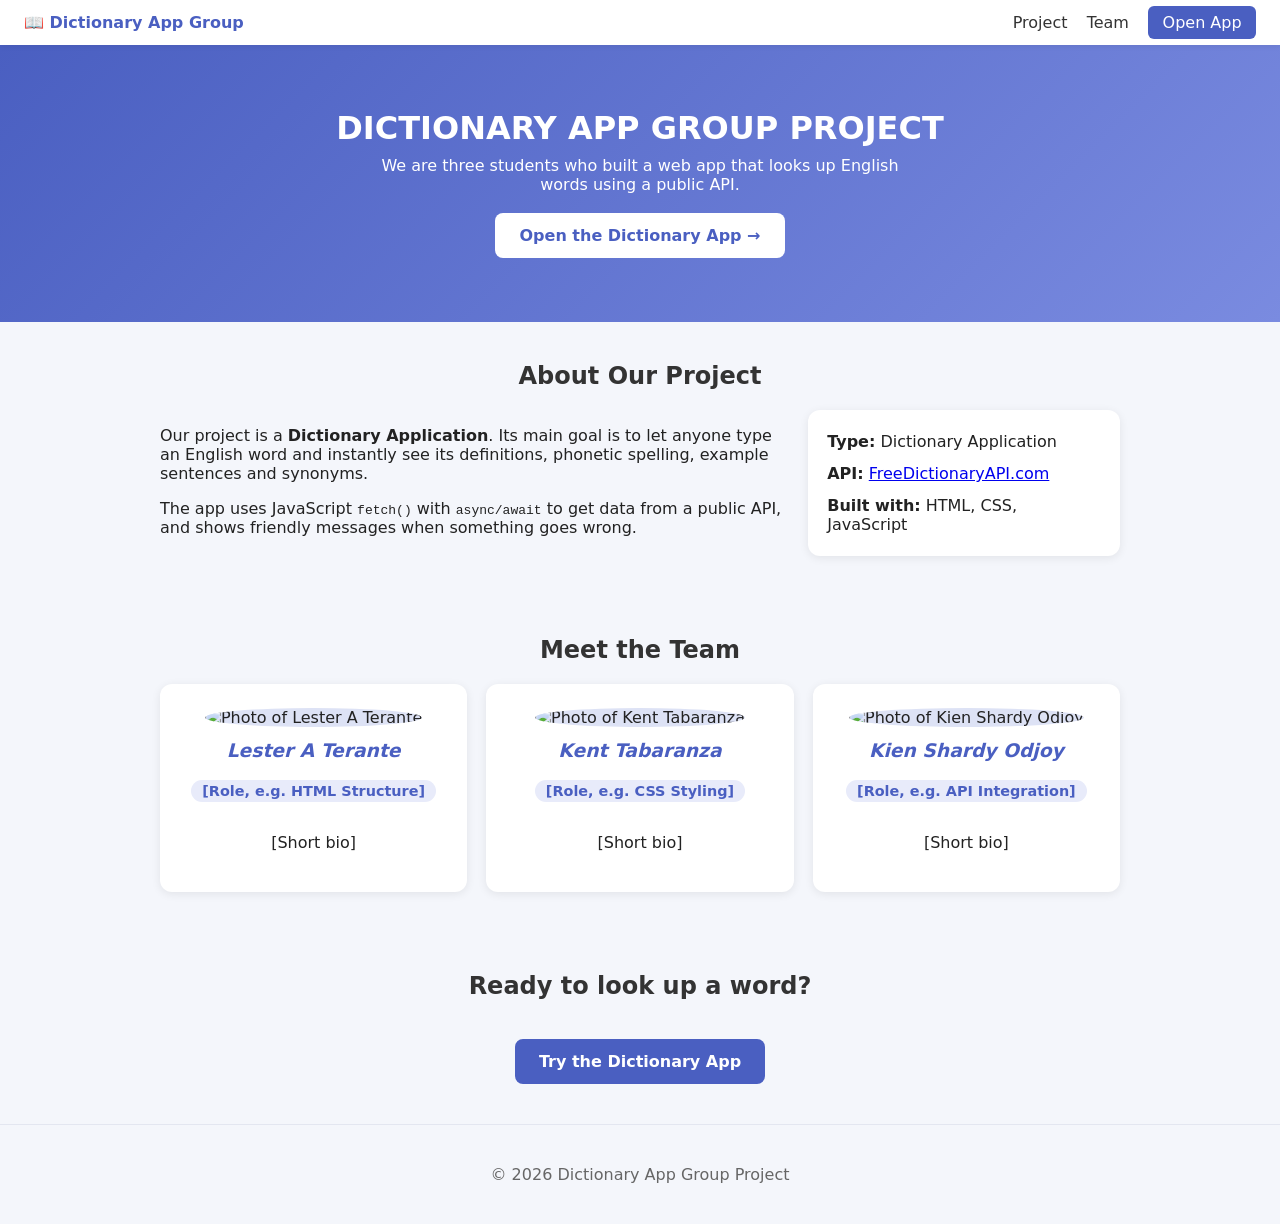
==== index.html @ 38a01851 "Add files via upload" ====
<!DOCTYPE html>
<html lang="en">
<head>
  <meta charset="UTF-8">
  <meta name="viewport" content="width=device-width, initial-scale=1">
  <title>Dictionary App Group Project</title>
  <link rel="stylesheet" href="styles.css">
</head>
<body class="portfolio">

  <!-- NAVIGATION -->
  <nav class="navbar">
    <span class="brand">📖 Dictionary App Group</span>
    <ul>
      <li><a href="#about">Project</a></li>
      <li><a href="#team">Team</a></li>
      <li><a class="nav-cta" href="app.html">Open App</a></li>
    </ul>
  </nav>

  <!-- HERO / INTRODUCTION -->
  <header class="hero">
    <h1>DICTIONARY APP GROUP PROJECT</h1>
    <p>We are three students who built a web app that looks up English words
       using a public API.</p>
    <a class="cta" href="app.html">Open the Dictionary App →</a>
  </header>

  <main>

    <!-- PROJECT DESCRIPTION -->
    <section id="about">
      <h2>About Our Project</h2>
      <div class="about-grid">
        <div>
          <p>Our project is a <strong>Dictionary Application</strong>. Its main goal is to let
             anyone type an English word and instantly see its definitions, phonetic
             spelling, example sentences and synonyms.</p>
          <p>The app uses JavaScript <code>fetch()</code> with <code>async/await</code> to
             get data from a public API, and shows friendly messages when something goes wrong.</p>
        </div>
        <ul class="facts">
          <li><strong>Type:</strong> Dictionary Application</li>
          <li><strong>API:</strong>
            <a href="https://freedictionaryapi.com/" target="_blank" rel="noopener">FreeDictionaryAPI.com</a></li>
          <li><strong>Built with:</strong> HTML, CSS, JavaScript</li>
        </ul>
      </div>
    </section>

    <!-- TEAM PROFILES -->
    <section id="team">
      <h2>Meet the Team</h2>
      <div class="cards">

        <article class="card">
          <img src="images/lester.jpg" alt="Photo of Lester A Terante">
          <h3>Lester A Terante</h3>
          <p class="role">[Role, e.g. HTML Structure]</p>
          <p>[Short bio]</p>
        </article>

        <article class="card">
          <img src="images/kent.jpg" alt="Photo of Kent Tabaranza">
          <h3>Kent Tabaranza</h3>
          <p class="role">[Role, e.g. CSS Styling]</p>
          <p>[Short bio]</p>
        </article>

        <article class="card">
          <img src="images/kien.jpg" alt="Photo of Kien Shardy Odjoy">
          <h3>Kien Shardy Odjoy</h3>
          <p class="role">[Role, e.g. API Integration]</p>
          <p>[Short bio]</p>
        </article>

      </div>
    </section>

    <!-- LINK TO APP -->
    <section class="launch">
      <h2>Ready to look up a word?</h2>
      <a class="cta cta-dark" href="app.html">Try the Dictionary App</a>
    </section>

  </main>

  <footer>
    <p>&copy; 2026 Dictionary App Group Project</p>
  </footer>

</body>
</html>
---- styles.css ----
/* Starter styles for app.html - CSS teammate can replace/extend */
body { font-family: system-ui, sans-serif; background: #f4f6fb; margin: 0; color: #222; }
.app { max-width: 640px; margin: 2rem auto; padding: 1.5rem; background: #fff; border-radius: 12px; box-shadow: 0 2px 10px rgba(0,0,0,.08); }
.back { font-size: .9rem; color: #4a5fc1; text-decoration: none; }
form { display: flex; gap: .5rem; margin: 1rem 0; }
input { flex: 1; padding: .7rem; font-size: 1rem; border: 1px solid #ccc; border-radius: 8px; }
button { padding: .7rem 1.1rem; font-size: 1rem; border: 0; border-radius: 8px; background: #4a5fc1; color: #fff; cursor: pointer; }
#status.error { color: #b00020; }
.phonetic { color: #666; margin: 0 0 .5rem; }
h3 { font-style: italic; color: #4a5fc1; margin-bottom: .3rem; }
.example, .synonyms { color: #666; font-size: .9rem; }
.sr-only { position: absolute; left: -9999px; }

/* ---------- Portfolio page (index.html) ---------- */
.portfolio { scroll-behavior: smooth; }
.navbar { display: flex; justify-content: space-between; align-items: center; padding: .8rem 1.5rem; background: #fff; box-shadow: 0 1px 6px rgba(0,0,0,.08); position: sticky; top: 0; z-index: 10; }
.navbar .brand { font-weight: bold; color: #4a5fc1; }
.navbar ul { display: flex; gap: 1.2rem; list-style: none; margin: 0; padding: 0; align-items: center; }
.navbar a { text-decoration: none; color: #333; }
.navbar .nav-cta { background: #4a5fc1; color: #fff; padding: .45rem .9rem; border-radius: 6px; }
.hero { background: linear-gradient(135deg, #4a5fc1, #7a8be0); color: #fff; text-align: center; padding: 4rem 1rem; }
.hero h1 { margin: 0 0 .6rem; }
.hero p { max-width: 560px; margin: 0 auto; }
.cta { display: inline-block; margin-top: 1.2rem; padding: .8rem 1.5rem; background: #fff; color: #4a5fc1; font-weight: bold; border-radius: 8px; text-decoration: none; }
.cta-dark { background: #4a5fc1; color: #fff; }
.portfolio main { max-width: 960px; margin: 0 auto; padding: 0 1rem; }
.portfolio section { padding: 2.5rem 0; }
.portfolio h2 { text-align: center; color: #333; margin-top: 0; }
.about-grid { display: grid; grid-template-columns: 2fr 1fr; gap: 1.5rem; align-items: start; }
.facts { list-style: none; margin: 0; padding: 1rem 1.2rem; background: #fff; border-radius: 12px; box-shadow: 0 2px 10px rgba(0,0,0,.08); }
.facts li { padding: .4rem 0; }
.cards { display: grid; grid-template-columns: repeat(auto-fit, minmax(240px, 1fr)); gap: 1.2rem; }
.card { background: #fff; padding: 1.5rem 1.2rem; border-radius: 12px; text-align: center; box-shadow: 0 2px 10px rgba(0,0,0,.08); }
.card img { width: 140px; height: 140px; object-fit: cover; border-radius: 50%; background: #dde2f5; }
.card h3 { margin: .8rem 0 .3rem; }
.card .role { display: inline-block; background: #e8ebfa; color: #4a5fc1; font-weight: bold; padding: .2rem .7rem; border-radius: 999px; font-size: .9rem; }
.launch { text-align: center; }
.portfolio footer { text-align: center; padding: 1.5rem; color: #666; border-top: 1px solid #e3e6f0; }
@media (max-width: 640px) { .about-grid { grid-template-columns: 1fr; } .navbar .brand { display: none; } .navbar { justify-content: center; } }
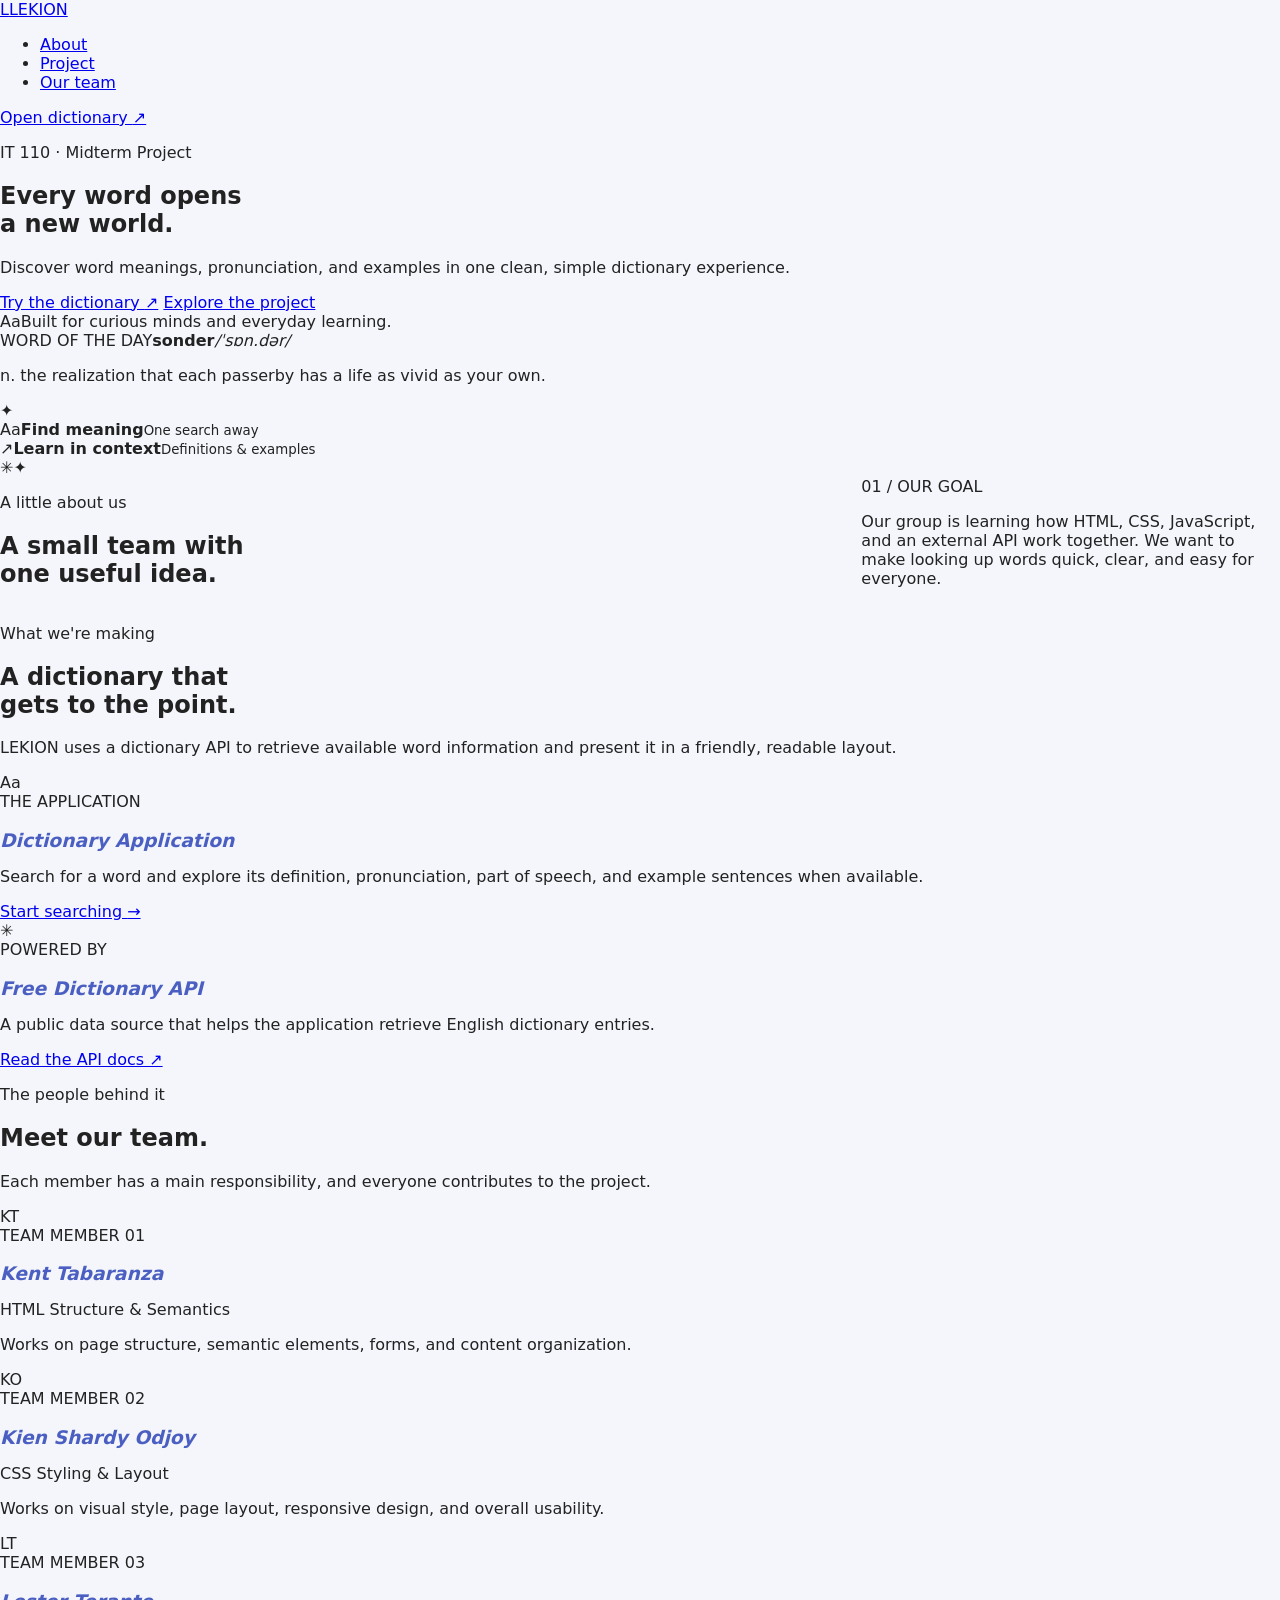
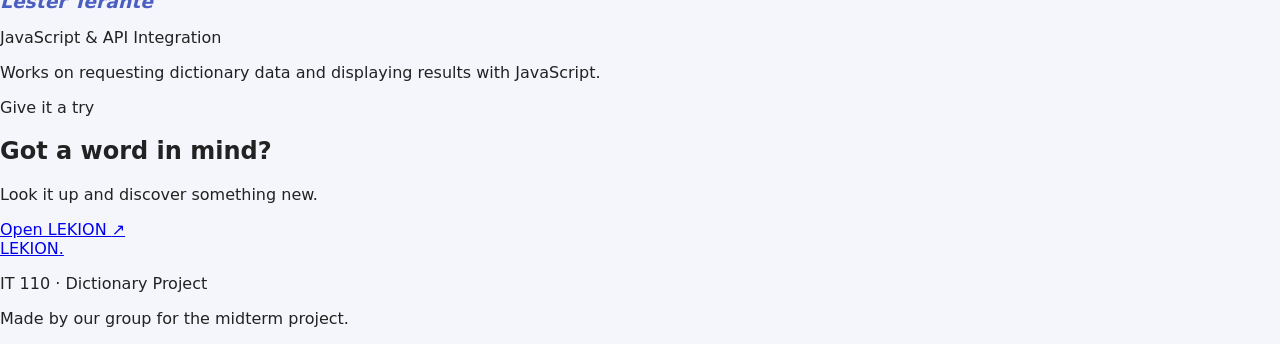
==== commit 68077e38: "Update index.html" ====
--- a/index.html
+++ b/index.html
@@ -2,92 +2,77 @@
 <html lang="en">
 <head>
   <meta charset="UTF-8">
-  <meta name="viewport" content="width=device-width, initial-scale=1">
-  <title>Dictionary App Group Project</title>
+  <meta name="viewport" content="width=device-width, initial-scale=1.0">
+  <meta name="description" content="LEKION is a dictionary website for exploring word meanings, pronunciation, and examples.">
+  <title>LEKION | Our Dictionary Project</title>
   <link rel="stylesheet" href="styles.css">
 </head>
-<body class="portfolio">
-
-  <!-- NAVIGATION -->
-  <nav class="navbar">
-    <span class="brand">📖 Dictionary App Group</span>
-    <ul>
-      <li><a href="#about">Project</a></li>
-      <li><a href="#team">Team</a></li>
-      <li><a class="nav-cta" href="app.html">Open App</a></li>
-    </ul>
-  </nav>
-
-  <!-- HERO / INTRODUCTION -->
-  <header class="hero">
-    <h1>DICTIONARY APP GROUP PROJECT</h1>
-    <p>We are three students who built a web app that looks up English words
-       using a public API.</p>
-    <a class="cta" href="app.html">Open the Dictionary App →</a>
+<body>
+  <header class="site-header">
+    <nav class="nav-wrap" aria-label="Main navigation">
+      <a class="brand" href="index.html" aria-label="LEKION home">
+        <span class="brand-mark" aria-hidden="true">L</span><span>LEKION</span>
+      </a>
+      <ul class="nav-links">
+        <li><a href="#about">About</a></li>
+        <li><a href="#project">Project</a></li>
+        <li><a href="#members">Our team</a></li>
+      </ul>
+      <a class="nav-cta" href="app.html">Open dictionary <span aria-hidden="true">↗</span></a>
+    </nav>
   </header>
 
   <main>
-
-    <!-- PROJECT DESCRIPTION -->
-    <section id="about">
-      <h2>About Our Project</h2>
-      <div class="about-grid">
-        <div>
-          <p>Our project is a <strong>Dictionary Application</strong>. Its main goal is to let
-             anyone type an English word and instantly see its definitions, phonetic
-             spelling, example sentences and synonyms.</p>
-          <p>The app uses JavaScript <code>fetch()</code> with <code>async/await</code> to
-             get data from a public API, and shows friendly messages when something goes wrong.</p>
+    <section class="portfolio-hero" id="about">
+      <div class="hero-copy">
+        <p class="eyebrow"><span class="eyebrow-dot"></span> IT 110 · Midterm Project</p>
+        <h1>Every word opens<br>a new <span>world.</span></h1>
+        <p class="hero-description">Discover word meanings, pronunciation, and examples in one clean, simple dictionary experience.</p>
+        <div class="hero-actions">
+          <a class="button" href="app.html">Try the dictionary <span aria-hidden="true">↗</span></a>
+          <a class="button button-light" href="#project">Explore the project</a>
         </div>
-        <ul class="facts">
-          <li><strong>Type:</strong> Dictionary Application</li>
-          <li><strong>API:</strong>
-            <a href="https://freedictionaryapi.com/" target="_blank" rel="noopener">FreeDictionaryAPI.com</a></li>
-          <li><strong>Built with:</strong> HTML, CSS, JavaScript</li>
-        </ul>
+        <div class="hero-proof"><span class="proof-icon">Aa</span><span>Built for curious minds and everyday learning.</span></div>
+      </div>
+      <div class="hero-visual" aria-label="Decorative word cards">
+        <div class="visual-orbit orbit-one"></div><div class="visual-orbit orbit-two"></div>
+        <div class="floating-card card-main"><span class="card-label">WORD OF THE DAY</span><strong>sonder</strong><em>/ˈsɒn.dər/</em><p>n. the realization that each passerby has a life as vivid as your own.</p><span class="card-spark">✦</span></div>
+        <div class="floating-card card-small card-top"><span class="mini-symbol">Aa</span><span><b>Find meaning</b><small>One search away</small></span></div>
+        <div class="floating-card card-small card-bottom"><span class="mini-symbol purple">↗</span><span><b>Learn in context</b><small>Definitions & examples</small></span></div>
+        <span class="decor-star star-one">✳</span><span class="decor-star star-two">✦</span>
       </div>
     </section>
 
-    <!-- TEAM PROFILES -->
-    <section id="team">
-      <h2>Meet the Team</h2>
-      <div class="cards">
-
-        <article class="card">
-          <img src="images/lester.jpg" alt="Photo of Lester A Terante">
-          <h3>Lester A Terante</h3>
-          <p class="role">[Role, e.g. HTML Structure]</p>
-          <p>[Short bio]</p>
-        </article>
-
-        <article class="card">
-          <img src="images/kent.jpg" alt="Photo of Kent Tabaranza">
-          <h3>Kent Tabaranza</h3>
-          <p class="role">[Role, e.g. CSS Styling]</p>
-          <p>[Short bio]</p>
-        </article>
-
-        <article class="card">
-          <img src="images/kien.jpg" alt="Photo of Kien Shardy Odjoy">
-          <h3>Kien Shardy Odjoy</h3>
-          <p class="role">[Role, e.g. API Integration]</p>
-          <p>[Short bio]</p>
-        </article>
-
+    <section class="portfolio-section about-section">
+      <div class="about-grid">
+        <div><p class="eyebrow">A little about us</p><h2 class="section-heading">A small team with<br>one useful idea.</h2></div>
+        <div class="about-note"><span class="note-number">01 / OUR GOAL</span><p>Our group is learning how HTML, CSS, JavaScript, and an external API work together. We want to make looking up words quick, clear, and easy for everyone.</p></div>
       </div>
     </section>
 
-    <!-- LINK TO APP -->
-    <section class="launch">
-      <h2>Ready to look up a word?</h2>
-      <a class="cta cta-dark" href="app.html">Try the Dictionary App</a>
+    <section class="portfolio-section project-section" id="project">
+      <p class="eyebrow">What we're making</p>
+      <h2 class="section-heading">A dictionary that<br>gets to the point.</h2>
+      <p class="section-copy">LEKION uses a dictionary API to retrieve available word information and present it in a friendly, readable layout.</p>
+      <div class="project-grid">
+        <article class="project-card"><div class="project-icon">Aa</div><span class="card-label">THE APPLICATION</span><h3>Dictionary Application</h3><p>Search for a word and explore its definition, pronunciation, part of speech, and example sentences when available.</p><a href="app.html" class="text-link">Start searching <span aria-hidden="true">→</span></a></article>
+        <aside class="api-card"><div class="api-orb">✳</div><span class="card-label">POWERED BY</span><h3>Free Dictionary API</h3><p>A public data source that helps the application retrieve English dictionary entries.</p><a class="text-link" href="https://dictionaryapi.dev/" target="_blank" rel="noopener noreferrer">Read the API docs ↗</a></aside>
+      </div>
     </section>
 
+    <section class="portfolio-section team-section" id="members">
+      <p class="eyebrow">The people behind it</p>
+      <h2 class="section-heading">Meet our team.</h2>
+      <p class="section-copy">Each member has a main responsibility, and everyone contributes to the project.</p>
+      <div class="team-grid">
+        <article class="member-card"><div class="member-photo-wrap"><img class="member-photo" src="Kent1.jpg" alt="Kent Tabaranza" loading="lazy" onerror="this.style.display='none'"><span class="photo-fallback">KT</span></div><div class="member-info"><span class="member-number">TEAM MEMBER 01</span><h3>Kent Tabaranza</h3><p class="member-role">HTML Structure &amp; Semantics</p><p>Works on page structure, semantic elements, forms, and content organization.</p></div></article>
+        <article class="member-card"><div class="member-photo-wrap"><img class="member-photo" src="Kien.jpg.jpg" alt="Kien Shardy Odjoy" loading="lazy" onerror="this.style.display='none'"><span class="photo-fallback">KO</span></div><div class="member-info"><span class="member-number">TEAM MEMBER 02</span><h3>Kien Shardy Odjoy</h3><p class="member-role">CSS Styling &amp; Layout</p><p>Works on visual style, page layout, responsive design, and overall usability.</p></div></article>
+        <article class="member-card"><div class="member-photo-wrap"><img class="member-photo" src="images/member3.jpg" alt="Lester Terante" loading="lazy" onerror="this.style.display='none'"><span class="photo-fallback">LT</span></div><div class="member-info"><span class="member-number">TEAM MEMBER 03</span><h3>Lester Terante</h3><p class="member-role">JavaScript &amp; API Integration</p><p>Works on requesting dictionary data and displaying results with JavaScript.</p></div></article>
+      </div>
+    </section>
+
+    <section class="app-callout"><div><p class="eyebrow">Give it a try</p><h2>Got a word in mind?</h2><p>Look it up and discover something new.</p></div><a class="button" href="app.html">Open LEKION <span aria-hidden="true">↗</span></a></section>
   </main>
-
-  <footer>
-    <p>&copy; 2026 Dictionary App Group Project</p>
-  </footer>
-
+  <footer class="site-footer"><div class="footer-inner"><a class="footer-brand" href="index.html">LEKION<span>.</span></a><p>IT 110 · Dictionary Project</p><p>Made by our group for the midterm project.</p></div></footer>
 </body>
 </html>
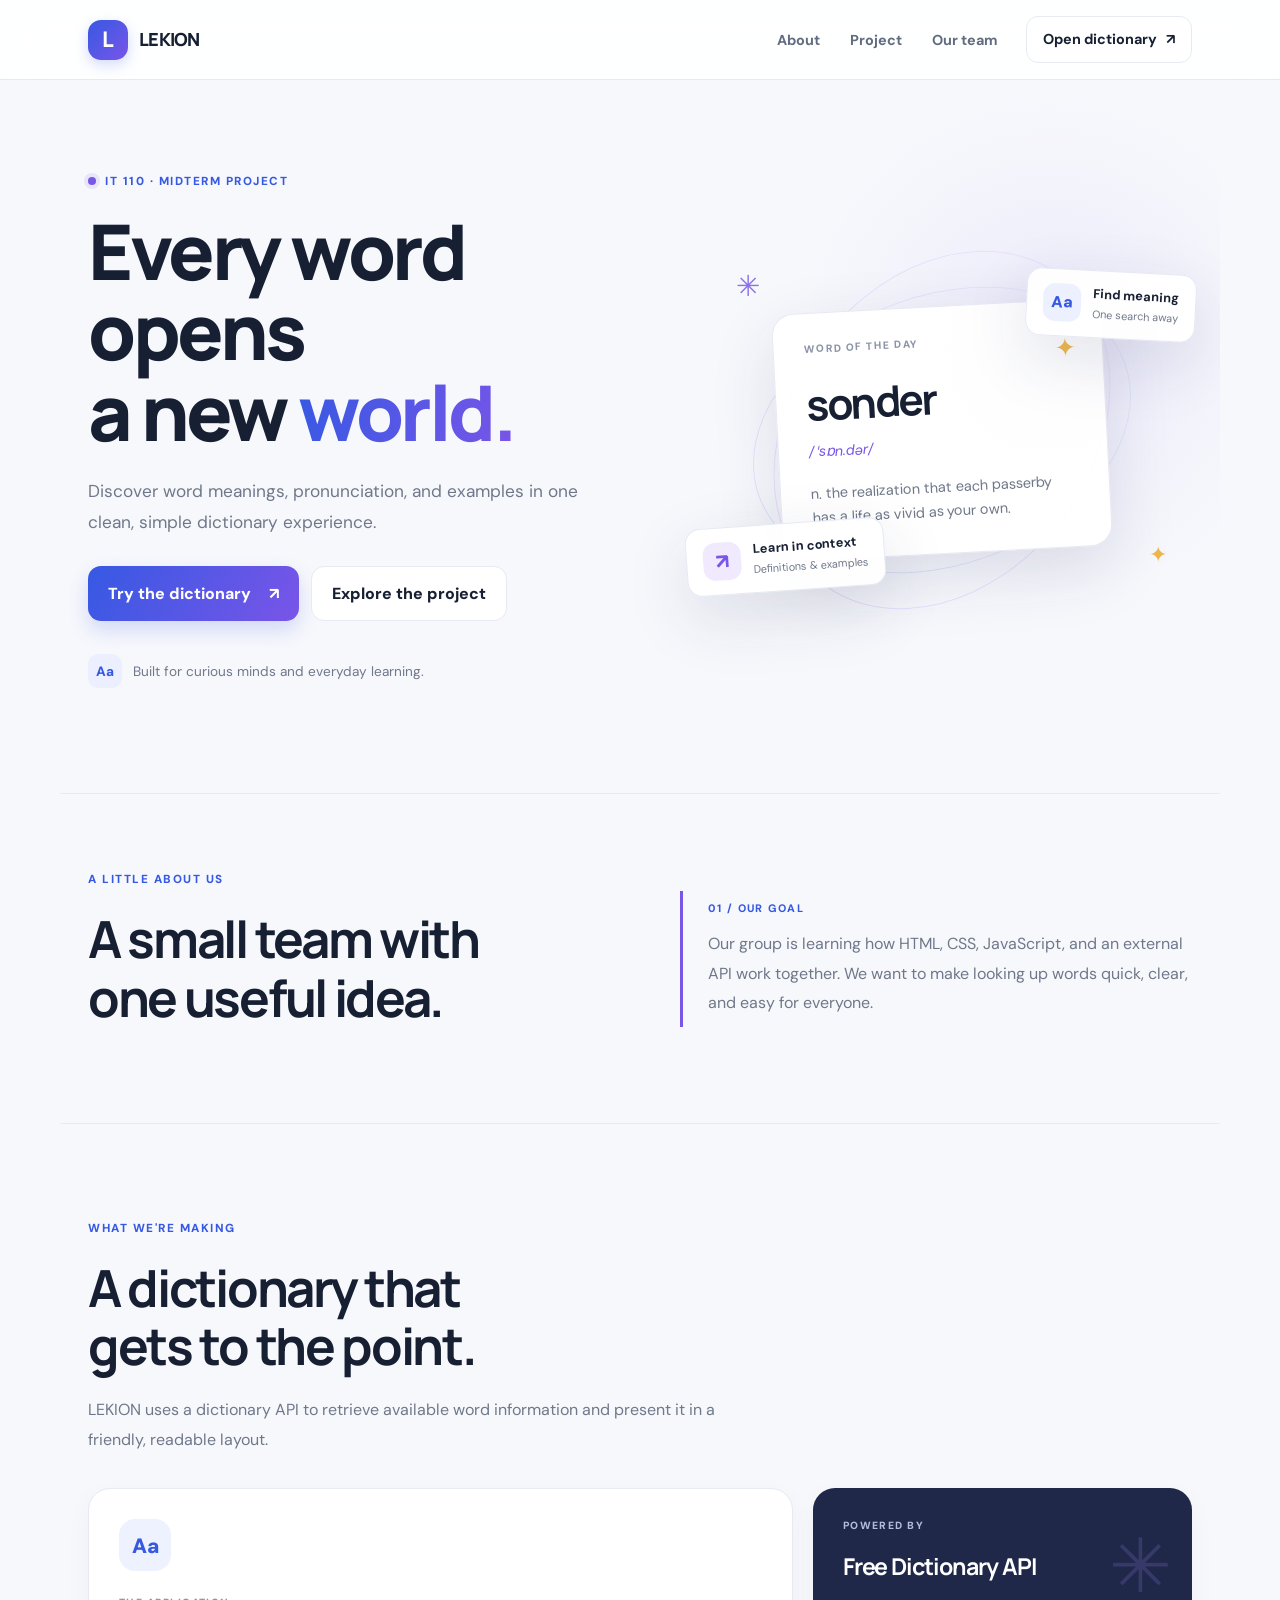
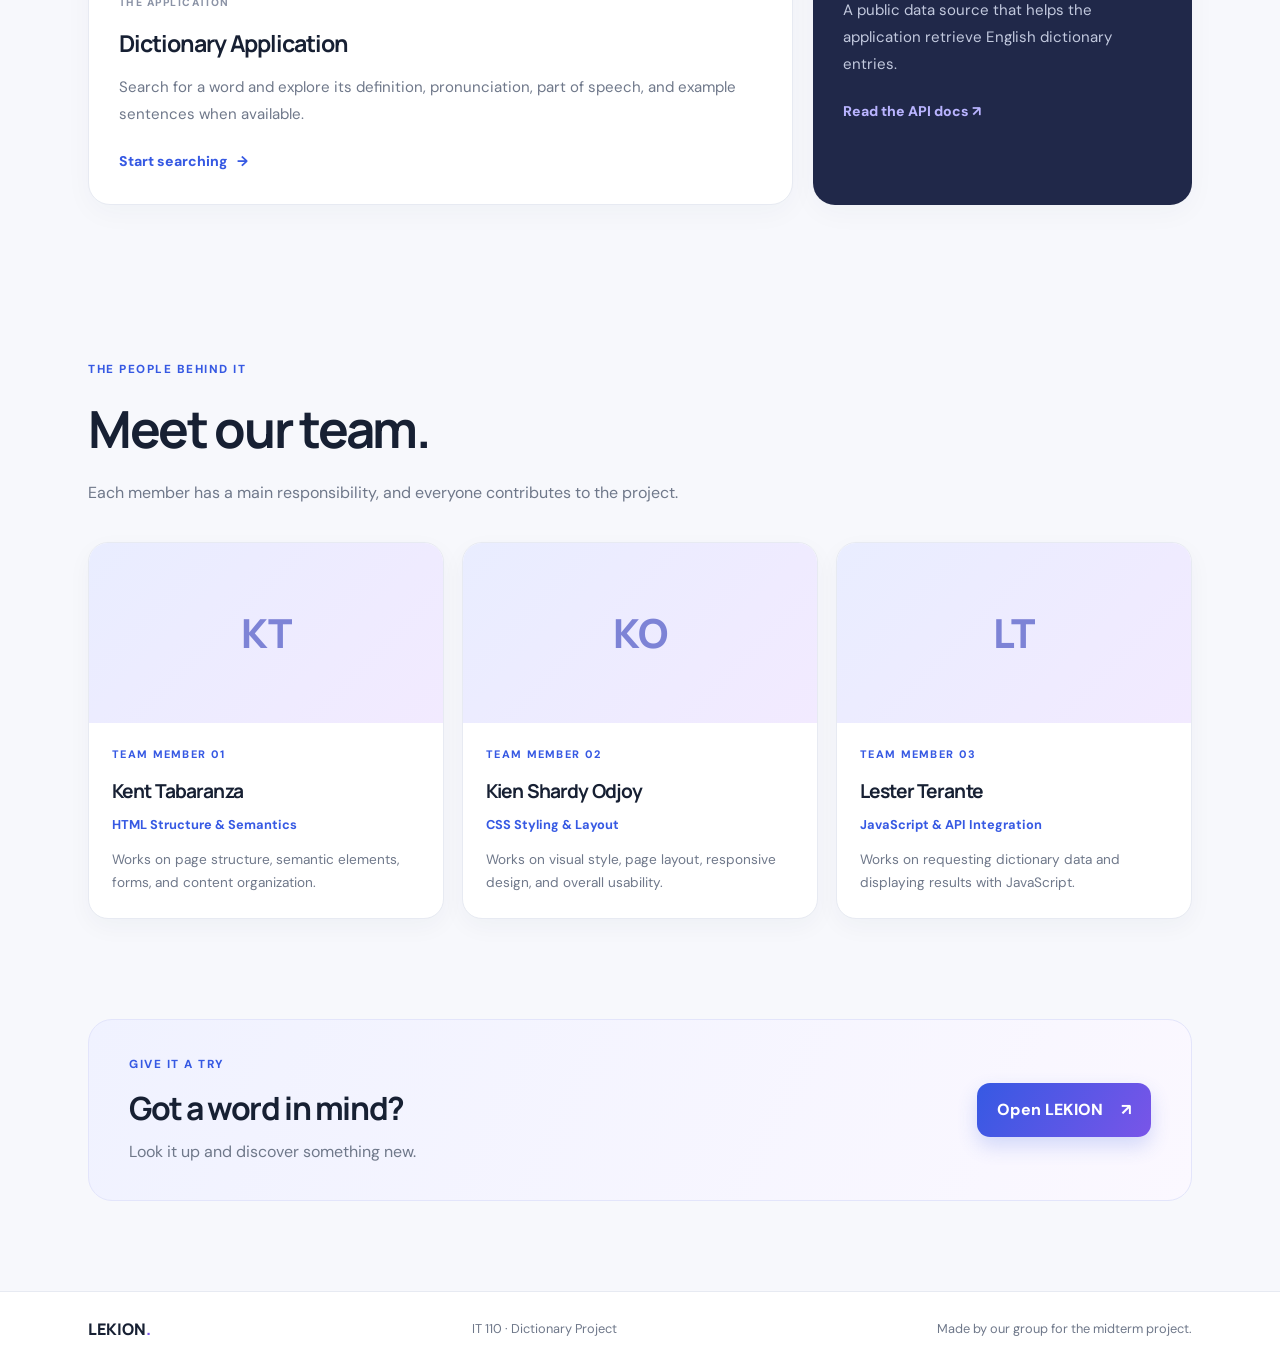
==== commit 966ac227: "Update index.html" ====
--- a/index.html
+++ b/index.html
@@ -5,7 +5,7 @@
   <meta name="viewport" content="width=device-width, initial-scale=1.0">
   <meta name="description" content="LEKION is a dictionary website for exploring word meanings, pronunciation, and examples.">
   <title>LEKION | Our Dictionary Project</title>
-  <link rel="stylesheet" href="styles.css">
+  <link rel="stylesheet" href="./styles.css">
 </head>
 <body>
   <header class="site-header">
--- a/styles.css
+++ b/styles.css
@@ -1,39 +1,1196 @@
-/* Starter styles for app.html - CSS teammate can replace/extend */
-body { font-family: system-ui, sans-serif; background: #f4f6fb; margin: 0; color: #222; }
-.app { max-width: 640px; margin: 2rem auto; padding: 1.5rem; background: #fff; border-radius: 12px; box-shadow: 0 2px 10px rgba(0,0,0,.08); }
-.back { font-size: .9rem; color: #4a5fc1; text-decoration: none; }
-form { display: flex; gap: .5rem; margin: 1rem 0; }
-input { flex: 1; padding: .7rem; font-size: 1rem; border: 1px solid #ccc; border-radius: 8px; }
-button { padding: .7rem 1.1rem; font-size: 1rem; border: 0; border-radius: 8px; background: #4a5fc1; color: #fff; cursor: pointer; }
-#status.error { color: #b00020; }
-.phonetic { color: #666; margin: 0 0 .5rem; }
-h3 { font-style: italic; color: #4a5fc1; margin-bottom: .3rem; }
-.example, .synonyms { color: #666; font-size: .9rem; }
-.sr-only { position: absolute; left: -9999px; }
-
-/* ---------- Portfolio page (index.html) ---------- */
-.portfolio { scroll-behavior: smooth; }
-.navbar { display: flex; justify-content: space-between; align-items: center; padding: .8rem 1.5rem; background: #fff; box-shadow: 0 1px 6px rgba(0,0,0,.08); position: sticky; top: 0; z-index: 10; }
-.navbar .brand { font-weight: bold; color: #4a5fc1; }
-.navbar ul { display: flex; gap: 1.2rem; list-style: none; margin: 0; padding: 0; align-items: center; }
-.navbar a { text-decoration: none; color: #333; }
-.navbar .nav-cta { background: #4a5fc1; color: #fff; padding: .45rem .9rem; border-radius: 6px; }
-.hero { background: linear-gradient(135deg, #4a5fc1, #7a8be0); color: #fff; text-align: center; padding: 4rem 1rem; }
-.hero h1 { margin: 0 0 .6rem; }
-.hero p { max-width: 560px; margin: 0 auto; }
-.cta { display: inline-block; margin-top: 1.2rem; padding: .8rem 1.5rem; background: #fff; color: #4a5fc1; font-weight: bold; border-radius: 8px; text-decoration: none; }
-.cta-dark { background: #4a5fc1; color: #fff; }
-.portfolio main { max-width: 960px; margin: 0 auto; padding: 0 1rem; }
-.portfolio section { padding: 2.5rem 0; }
-.portfolio h2 { text-align: center; color: #333; margin-top: 0; }
-.about-grid { display: grid; grid-template-columns: 2fr 1fr; gap: 1.5rem; align-items: start; }
-.facts { list-style: none; margin: 0; padding: 1rem 1.2rem; background: #fff; border-radius: 12px; box-shadow: 0 2px 10px rgba(0,0,0,.08); }
-.facts li { padding: .4rem 0; }
-.cards { display: grid; grid-template-columns: repeat(auto-fit, minmax(240px, 1fr)); gap: 1.2rem; }
-.card { background: #fff; padding: 1.5rem 1.2rem; border-radius: 12px; text-align: center; box-shadow: 0 2px 10px rgba(0,0,0,.08); }
-.card img { width: 140px; height: 140px; object-fit: cover; border-radius: 50%; background: #dde2f5; }
-.card h3 { margin: .8rem 0 .3rem; }
-.card .role { display: inline-block; background: #e8ebfa; color: #4a5fc1; font-weight: bold; padding: .2rem .7rem; border-radius: 999px; font-size: .9rem; }
-.launch { text-align: center; }
-.portfolio footer { text-align: center; padding: 1.5rem; color: #666; border-top: 1px solid #e3e6f0; }
-@media (max-width: 640px) { .about-grid { grid-template-columns: 1fr; } .navbar .brand { display: none; } .navbar { justify-content: center; } }
+@import url('https://fonts.googleapis.com/css2?family=DM+Sans:wght@400;500;600;700&family=Manrope:wght@400;500;600;700;800&display=swap');
+
+:root {
+    --ink: #172033;
+    --muted: #6f788a;
+    --blue: #3659e3;
+    --purple: #7955e8;
+    --line: #e7eaf2;
+    --paper: #f7f8fc;
+    --white: #fff;
+    --soft-blue: #eef2ff;
+    --shadow: 0 20px 55px rgba(30, 45, 90, 0.08);
+}
+
+* {
+    box-sizing: border-box;
+}
+
+html {
+    scroll-behavior: smooth;
+    scroll-padding-top: 95px;
+}
+
+body {
+    margin: 0;
+    background: var(--paper);
+    color: var(--ink);
+    font-family: "DM Sans", Arial, sans-serif;
+    line-height: 1.6;
+}
+
+a {
+    color: inherit;
+    text-decoration: none;
+}
+
+button,
+input {
+    font: inherit;
+}
+
+/* =========================
+   HEADER AND NAVIGATION
+========================= */
+
+.site-header {
+    position: sticky;
+    top: 0;
+    z-index: 20;
+    background: rgba(255, 255, 255, 0.88);
+    backdrop-filter: blur(18px);
+    border-bottom: 1px solid rgba(226, 230, 241, 0.85);
+}
+
+.nav-wrap {
+    max-width: 1160px;
+    margin: auto;
+    padding: 16px 28px;
+    display: flex;
+    align-items: center;
+    gap: 28px;
+    min-height: 76px;
+}
+
+.brand {
+    display: inline-flex;
+    align-items: center;
+    gap: 11px;
+    font-family: Manrope, sans-serif;
+    font-size: 1.13rem;
+    font-weight: 800;
+    letter-spacing: -0.04em;
+}
+
+.brand-mark {
+    width: 40px;
+    height: 40px;
+    display: grid;
+    place-items: center;
+    border-radius: 13px;
+    background: linear-gradient(135deg, var(--blue), var(--purple));
+    color: white;
+    font-size: 1.35rem;
+    font-weight: 900;
+    box-shadow: 0 5px 14px rgba(54, 89, 227, 0.22);
+    transition: transform 0.18s ease, box-shadow 0.18s ease;
+}
+
+.brand:hover .brand-mark {
+    transform: translateY(-2px) rotate(-4deg);
+    box-shadow: 0 8px 20px rgba(54, 89, 227, 0.3);
+}
+
+.nav-links {
+    display: flex;
+    list-style: none;
+    align-items: center;
+    gap: 30px;
+    margin: 0 0 0 auto;
+    padding: 0;
+}
+
+.nav-links a,
+.nav-cta {
+    font-size: 0.9rem;
+    font-weight: 700;
+    color: #626c80;
+    transition: color 0.2s;
+}
+
+.nav-links a:hover,
+.nav-cta:hover {
+    color: var(--blue);
+}
+
+.nav-cta {
+    display: inline-flex;
+    align-items: center;
+    gap: 9px;
+    padding: 11px 16px;
+    border: 1px solid var(--line);
+    border-radius: 12px;
+    background: white;
+    color: var(--ink);
+}
+
+/* =========================
+   HOMEPAGE HERO
+========================= */
+
+.portfolio-hero {
+    position: relative;
+    overflow: hidden;
+    display: grid;
+    grid-template-columns: 1.05fr 0.95fr;
+    gap: 50px;
+    align-items: center;
+    max-width: 1160px;
+    margin: 0 auto;
+    padding: 92px 28px 105px;
+    min-height: 570px;
+}
+
+.portfolio-hero::before {
+    content: "";
+    position: absolute;
+    width: 520px;
+    height: 520px;
+    border-radius: 50%;
+    background: radial-gradient(
+        circle,
+        rgba(112, 90, 239, 0.09),
+        transparent 68%
+    );
+    right: -90px;
+    top: 10px;
+    pointer-events: none;
+}
+
+.hero-copy {
+    position: relative;
+    z-index: 1;
+}
+
+.eyebrow {
+    display: flex;
+    align-items: center;
+    gap: 9px;
+    margin: 0 0 20px;
+    color: var(--blue);
+    font-size: 0.73rem;
+    font-weight: 800;
+    letter-spacing: 0.13em;
+    text-transform: uppercase;
+}
+
+.eyebrow-dot {
+    width: 8px;
+    height: 8px;
+    border-radius: 50%;
+    background: var(--purple);
+    box-shadow: 0 0 0 4px rgba(121, 85, 232, 0.12);
+}
+
+h1,
+h2,
+h3,
+p {
+    margin-top: 0;
+}
+
+h1,
+h2,
+h3 {
+    font-family: Manrope, "DM Sans", sans-serif;
+    letter-spacing: -0.045em;
+}
+
+.portfolio-hero h1,
+.dictionary-intro h1 {
+    font-size: clamp(3.1rem, 6vw, 5.15rem);
+    line-height: 1.05;
+    margin: 0 0 23px;
+    font-weight: 800;
+}
+
+h1 span,
+.section-heading span {
+    color: var(--blue);
+}
+
+.portfolio-hero h1 span,
+.dictionary-intro h1 span {
+    background: linear-gradient(100deg, var(--blue), var(--purple));
+    -webkit-background-clip: text;
+    background-clip: text;
+    color: transparent;
+}
+
+.hero-description {
+    max-width: 510px;
+    color: var(--muted);
+    font-size: 1.08rem;
+    line-height: 1.8;
+    margin-bottom: 28px;
+}
+
+.hero-actions {
+    display: flex;
+    flex-wrap: wrap;
+    gap: 12px;
+}
+
+.button {
+    display: inline-flex;
+    align-items: center;
+    justify-content: center;
+    gap: 18px;
+    border: 0;
+    border-radius: 13px;
+    padding: 14px 20px;
+    background: linear-gradient(120deg, var(--blue), var(--purple));
+    color: white;
+    font-weight: 800;
+    box-shadow: 0 9px 20px rgba(54, 89, 227, 0.2);
+    cursor: pointer;
+    transition: transform 0.2s, box-shadow 0.2s;
+}
+
+.button:hover {
+    transform: translateY(-2px);
+    box-shadow: 0 13px 26px rgba(54, 89, 227, 0.28);
+}
+
+.button-light {
+    background: white;
+    color: var(--ink);
+    border: 1px solid var(--line);
+    box-shadow: none;
+}
+
+.button-light:hover {
+    box-shadow: var(--shadow);
+}
+
+.hero-proof {
+    display: flex;
+    align-items: center;
+    gap: 11px;
+    color: var(--muted);
+    font-size: 0.85rem;
+    margin-top: 33px;
+}
+
+.proof-icon {
+    display: grid;
+    place-items: center;
+    width: 34px;
+    height: 34px;
+    border-radius: 10px;
+    background: #ecefff;
+    color: var(--blue);
+    font-weight: 800;
+}
+
+/* =========================
+   HERO DECORATION
+========================= */
+
+.hero-visual {
+    position: relative;
+    display: grid;
+    place-items: center;
+    min-height: 365px;
+}
+
+.visual-orbit {
+    position: absolute;
+    border: 1px solid #e0e4fa;
+    border-radius: 50%;
+    transform: rotate(-20deg);
+}
+
+.orbit-one {
+    width: 390px;
+    height: 270px;
+}
+
+.orbit-two {
+    width: 300px;
+    height: 390px;
+    transform: rotate(38deg);
+    border-color: #e8e0fb;
+}
+
+.floating-card {
+    position: relative;
+    background: rgba(255, 255, 255, 0.94);
+    border: 1px solid rgba(229, 232, 244, 0.95);
+    border-radius: 22px;
+    box-shadow: 0 22px 65px rgba(37, 47, 94, 0.13);
+}
+
+.card-main {
+    z-index: 2;
+    width: min(330px, 90%);
+    padding: 28px 30px;
+    transform: rotate(-3deg);
+}
+
+.card-label {
+    display: block;
+    color: #8b93a6;
+    font-size: 0.65rem;
+    font-weight: 800;
+    letter-spacing: 0.14em;
+    margin-bottom: 13px;
+}
+
+.card-main strong {
+    display: block;
+    font-family: Manrope, sans-serif;
+    font-size: 2.65rem;
+    letter-spacing: -0.06em;
+}
+
+.card-main em {
+    display: block;
+    color: var(--purple);
+    font-size: 0.9rem;
+    margin: 2px 0 18px;
+}
+
+.card-main p {
+    font-size: 0.91rem;
+    line-height: 1.7;
+    color: var(--muted);
+    margin: 0;
+    max-width: 245px;
+}
+
+.card-spark {
+    position: absolute;
+    right: 25px;
+    top: 28px;
+    color: #f1b94e;
+    font-size: 1.6rem;
+}
+
+.card-small {
+    position: absolute;
+    z-index: 3;
+    display: flex;
+    align-items: center;
+    gap: 12px;
+    padding: 13px 16px;
+    border-radius: 15px;
+    transform: rotate(3deg);
+}
+
+.card-top {
+    top: 23px;
+    right: -4px;
+}
+
+.card-bottom {
+    bottom: 22px;
+    left: -5px;
+    transform: rotate(-4deg);
+}
+
+.mini-symbol {
+    display: grid;
+    place-items: center;
+    width: 38px;
+    height: 38px;
+    border-radius: 12px;
+    background: #edf0ff;
+    color: var(--blue);
+    font-weight: 900;
+}
+
+.mini-symbol.purple {
+    background: #f1eaff;
+    color: var(--purple);
+    font-size: 1.3rem;
+}
+
+.card-small b,
+.card-small small {
+    display: block;
+}
+
+.card-small b {
+    font-size: 0.8rem;
+}
+
+.card-small small {
+    font-size: 0.68rem;
+    color: var(--muted);
+    margin-top: 2px;
+}
+
+.decor-star {
+    position: absolute;
+    color: #8a70ee;
+}
+
+.star-one {
+    top: 15px;
+    left: 45px;
+    font-size: 1.8rem;
+}
+
+.star-two {
+    bottom: 40px;
+    right: 25px;
+    font-size: 1.35rem;
+    color: #f0b64b;
+}
+
+/* =========================
+   GENERAL SECTIONS
+========================= */
+
+.portfolio-section {
+    max-width: 1160px;
+    margin: 0 auto;
+    padding: 76px 28px;
+}
+
+.about-section {
+    border-top: 1px solid var(--line);
+    border-bottom: 1px solid var(--line);
+}
+
+.about-grid {
+    display: grid;
+    grid-template-columns: 1fr 1fr;
+    gap: 80px;
+    align-items: center;
+}
+
+.section-heading {
+    font-size: clamp(2.2rem, 4vw, 3.35rem);
+    line-height: 1.15;
+    margin: 0 0 20px;
+}
+
+.about-note {
+    border-left: 3px solid var(--purple);
+    padding: 9px 0 9px 25px;
+}
+
+.note-number,
+.member-number {
+    display: block;
+    color: var(--blue);
+    font-size: 0.68rem;
+    letter-spacing: 0.12em;
+    font-weight: 800;
+    margin-bottom: 12px;
+}
+
+.about-note p,
+.section-copy {
+    max-width: 650px;
+    color: var(--muted);
+    line-height: 1.85;
+    margin: 0;
+}
+
+/* =========================
+   PROJECT SECTION
+========================= */
+
+.project-section {
+    padding-top: 95px;
+    padding-bottom: 95px;
+}
+
+.project-section > .section-copy,
+.team-section > .section-copy {
+    margin-bottom: 32px;
+}
+
+.project-grid {
+    display: grid;
+    grid-template-columns: 1.3fr 0.7fr;
+    gap: 20px;
+    margin-top: 34px;
+}
+
+.project-card,
+.api-card {
+    position: relative;
+    overflow: hidden;
+    border: 1px solid var(--line);
+    border-radius: 22px;
+    padding: 30px;
+    background: white;
+    box-shadow: 0 8px 28px rgba(35, 46, 86, 0.035);
+}
+
+.project-icon {
+    display: grid;
+    place-items: center;
+    width: 52px;
+    height: 52px;
+    border-radius: 16px;
+    background: var(--soft-blue);
+    color: var(--blue);
+    font-weight: 900;
+    font-size: 1.3rem;
+    margin-bottom: 24px;
+}
+
+.project-card h3,
+.api-card h3 {
+    font-size: 1.45rem;
+    margin: 0 0 12px;
+}
+
+.project-card p,
+.api-card p {
+    color: var(--muted);
+    line-height: 1.8;
+    font-size: 0.94rem;
+}
+
+.text-link {
+    display: inline-flex;
+    gap: 10px;
+    align-items: center;
+    color: var(--blue);
+    font-size: 0.88rem;
+    font-weight: 800;
+    margin-top: 7px;
+}
+
+.api-card {
+    background: #202849;
+    color: white;
+    border: 0;
+}
+
+.api-card .card-label {
+    color: #b4bcdb;
+}
+
+.api-card h3 {
+    color: white;
+}
+
+.api-card p {
+    color: #c2c9de;
+}
+
+.api-orb {
+    position: absolute;
+    right: 20px;
+    top: 18px;
+    font-size: 4.7rem;
+    color: rgba(160, 145, 255, 0.18);
+}
+
+.api-card .text-link {
+    color: #b9b4ff;
+}
+
+/* =========================
+   TEAM SECTION
+========================= */
+
+.team-section {
+    padding-top: 60px;
+    padding-bottom: 100px;
+}
+
+.team-grid {
+    display: grid;
+    grid-template-columns: repeat(3, minmax(0, 1fr));
+    gap: 18px;
+    margin-top: 35px;
+}
+
+.member-card {
+    overflow: hidden;
+    background: white;
+    border: 1px solid var(--line);
+    border-radius: 20px;
+    box-shadow: 0 8px 25px rgba(35, 46, 86, 0.04);
+}
+
+.member-photo-wrap {
+    height: 180px;
+    background: linear-gradient(135deg, #e9edff, #f2eaff);
+    position: relative;
+    display: grid;
+    place-items: center;
+    overflow: hidden;
+}
+
+.member-photo {
+    position: absolute;
+    width: 100%;
+    height: 100%;
+    object-fit: cover;
+    z-index: 1;
+}
+
+.photo-fallback {
+    font-family: Manrope, sans-serif;
+    font-size: 2.5rem;
+    font-weight: 800;
+    color: #7d83d6;
+}
+
+.member-info {
+    padding: 23px;
+}
+
+.member-info h3 {
+    font-size: 1.2rem;
+    margin: 0 0 8px;
+}
+
+.member-role {
+    color: var(--blue) !important;
+    font-weight: 700;
+    font-size: 0.8rem !important;
+    margin-bottom: 11px !important;
+}
+
+.member-info p {
+    font-size: 0.85rem;
+    color: var(--muted);
+    line-height: 1.75;
+    margin-bottom: 0;
+}
+
+/* =========================
+   HOMEPAGE CALL TO ACTION
+========================= */
+
+.app-callout {
+    max-width: 1104px;
+    margin: 0 auto 90px;
+    padding: 35px 40px;
+    display: flex;
+    justify-content: space-between;
+    align-items: center;
+    gap: 24px;
+    border: 1px solid #e3e5fb;
+    border-radius: 24px;
+    background: linear-gradient(115deg, #f0f2ff, #fbf8ff);
+}
+
+.app-callout .eyebrow {
+    margin-bottom: 9px;
+}
+
+.app-callout h2 {
+    font-size: 2rem;
+    margin: 0 0 5px;
+}
+
+.app-callout p:not(.eyebrow) {
+    color: var(--muted);
+    margin: 0;
+}
+
+/* =========================
+   FOOTER
+========================= */
+
+.site-footer {
+    border-top: 1px solid var(--line);
+    background: #fff;
+}
+
+.footer-inner {
+    max-width: 1160px;
+    margin: auto;
+    padding: 25px 28px;
+    display: flex;
+    align-items: center;
+    justify-content: space-between;
+    gap: 18px;
+    color: var(--muted);
+    font-size: 0.8rem;
+}
+
+.footer-inner p {
+    margin: 0;
+}
+
+.footer-brand {
+    font-family: Manrope, sans-serif;
+    font-weight: 900;
+    font-size: 1rem;
+    color: var(--ink);
+}
+
+.footer-brand span {
+    color: var(--purple);
+}
+
+/* =========================
+   DICTIONARY PAGE
+========================= */
+
+.dictionary-main {
+    max-width: 900px;
+    margin: 0 auto;
+    padding: 72px 24px 95px;
+}
+
+.dictionary-intro {
+    text-align: center;
+    margin: 0 auto 34px;
+    max-width: 680px;
+}
+
+.dictionary-intro .eyebrow {
+    justify-content: center;
+}
+
+.dictionary-intro h1 {
+    font-size: clamp(2.7rem, 6vw, 4.3rem);
+    margin-bottom: 18px;
+}
+
+.dictionary-intro > p:last-child {
+    max-width: 590px;
+    margin: 0 auto;
+    color: var(--muted);
+    line-height: 1.8;
+}
+
+.search-panel {
+    background: white;
+    border: 1px solid var(--line);
+    border-radius: 22px;
+    padding: 25px;
+    box-shadow: var(--shadow);
+}
+
+.search-panel label {
+    display: block;
+    font-weight: 800;
+    font-size: 0.9rem;
+    margin-bottom: 12px;
+}
+
+.search-row {
+    display: flex;
+    gap: 10px;
+}
+
+.search-row input {
+    min-width: 0;
+    flex: 1;
+    padding: 15px 16px;
+    border: 1px solid #dfe3ee;
+    border-radius: 12px;
+    outline: none;
+    color: var(--ink);
+    background: #fbfcff;
+    transition: border-color 0.2s, box-shadow 0.2s;
+}
+
+.search-row input:focus {
+    border-color: var(--blue);
+    box-shadow: 0 0 0 4px rgba(54, 89, 227, 0.1);
+}
+
+.search-hint {
+    font-size: 0.78rem;
+    color: #8a92a3;
+    margin: 12px 0 0;
+}
+
+.status-message {
+    min-height: 24px;
+    text-align: center;
+    color: var(--muted);
+    font-size: 0.87rem;
+    margin: 20px 0;
+}
+
+.status-message.loading {
+    color: var(--blue);
+}
+
+.status-message.success {
+    color: #24845a;
+}
+
+.status-message.error {
+    color: #c43d52;
+}
+
+.dictionary-result {
+    overflow: hidden;
+    background: white;
+    border: 1px solid var(--line);
+    border-radius: 22px;
+    box-shadow: var(--shadow);
+}
+
+.result-topline {
+    display: flex;
+    justify-content: space-between;
+    align-items: center;
+    gap: 15px;
+    padding: 23px 26px;
+    border-bottom: 1px solid var(--line);
+}
+
+.result-topline h2 {
+    font-size: 1rem;
+    margin: 0;
+    letter-spacing: -0.02em;
+}
+
+.result-tag {
+    font-size: 0.63rem;
+    letter-spacing: 0.1em;
+    font-weight: 800;
+    color: var(--blue);
+    background: var(--soft-blue);
+    padding: 7px 10px;
+    border-radius: 8px;
+}
+
+.word-information {
+    display: flex;
+    align-items: center;
+    justify-content: space-between;
+    gap: 20px;
+    padding: 29px 28px;
+    background: linear-gradient(115deg, #f5f6ff, #fbf9ff);
+}
+
+.word-information h3 {
+    font-size: clamp(2.3rem, 6vw, 3.4rem);
+    line-height: 1.15;
+    margin: 0 0 8px;
+    overflow-wrap: anywhere;
+}
+
+.word-information p {
+    margin: 0;
+    color: var(--purple);
+    font-size: 0.9rem;
+}
+
+.audio-button {
+    width: 46px;
+    height: 46px;
+    flex: 0 0 46px;
+    border: 0;
+    border-radius: 15px;
+    background: white;
+    color: var(--blue);
+    box-shadow: 0 4px 14px rgba(50, 60, 110, 0.1);
+    cursor: pointer;
+}
+
+.result-details {
+    display: grid;
+    grid-template-columns: 1fr 1fr;
+    gap: 13px;
+    padding: 20px;
+}
+
+.detail-card {
+    position: relative;
+    border: 1px solid var(--line);
+    border-radius: 16px;
+    padding: 21px;
+    min-height: 155px;
+}
+
+.detail-number {
+    font-size: 0.65rem;
+    font-weight: 800;
+    color: #9ba2b4;
+    letter-spacing: 0.1em;
+}
+
+.detail-card h3 {
+    font-size: 1rem;
+    margin: 7px 0 11px;
+}
+
+.detail-card p {
+    font-size: 0.88rem;
+    color: var(--muted);
+    line-height: 1.8;
+    margin-bottom: 0;
+    overflow-wrap: anywhere;
+}
+
+.detail-card .part-of-speech {
+    display: inline-block;
+    margin-bottom: 8px;
+    padding: 3px 8px;
+    border-radius: 7px;
+    background: #f0edff;
+    color: #6d50cc;
+    font-size: 0.73rem;
+    font-weight: 800;
+}
+
+.example {
+    background: #fbfaff;
+}
+
+.source {
+    background: #f9fbff;
+}
+
+.search-note {
+    background: #fcfbff;
+}
+
+.error-message {
+    padding: 20px;
+    margin: 16px 0;
+    border: 1px solid #f3cdd3;
+    border-radius: 15px;
+    background: #fff5f6;
+    color: #9e2637;
+}
+
+.error-message h2 {
+    font-size: 1rem;
+    margin: 0 0 5px;
+}
+
+.error-message p {
+    margin: 0;
+    font-size: 0.88rem;
+}
+
+[hidden] {
+    display: none !important;
+}
+
+/* =========================
+   RESPONSIVE: TABLETS
+========================= */
+
+@media (max-width: 800px) {
+    .nav-wrap {
+        padding: 13px 20px;
+        gap: 15px;
+    }
+
+    .nav-links {
+        gap: 16px;
+    }
+
+    .portfolio-hero {
+        grid-template-columns: 1fr;
+        padding: 70px 24px 80px;
+        gap: 25px;
+    }
+
+    .hero-visual {
+        min-height: 340px;
+    }
+
+    .about-grid {
+        gap: 35px;
+    }
+
+    .project-grid {
+        grid-template-columns: 1fr 1fr;
+    }
+
+    .team-grid {
+        grid-template-columns: 1fr 1fr;
+    }
+
+    .app-callout {
+        margin: 0 20px 65px;
+    }
+
+    .footer-inner {
+        flex-wrap: wrap;
+    }
+
+    .portfolio-section {
+        padding-left: 24px;
+        padding-right: 24px;
+    }
+}
+
+/* =========================
+   RESPONSIVE: MOBILE
+========================= */
+
+@media (max-width: 560px) {
+    .nav-wrap {
+        min-height: 66px;
+        padding: 11px 16px;
+    }
+
+    .brand {
+        font-size: 1rem;
+    }
+
+    .brand-mark {
+        width: 36px;
+        height: 36px;
+    }
+
+    .nav-links {
+        display: none;
+    }
+
+    .nav-cta {
+        margin-left: auto;
+        font-size: 0.78rem;
+        padding: 9px 11px;
+    }
+
+    .portfolio-hero {
+        padding: 56px 20px 65px;
+        min-height: unset;
+    }
+
+    .portfolio-hero h1 {
+        font-size: 3.1rem;
+    }
+
+    .hero-description {
+        font-size: 1rem;
+    }
+
+    .hero-visual {
+        min-height: 310px;
+    }
+
+    .orbit-one {
+        width: 300px;
+        height: 220px;
+    }
+
+    .orbit-two {
+        width: 240px;
+        height: 300px;
+    }
+
+    .card-main {
+        width: 280px;
+        padding: 24px;
+    }
+
+    .card-main strong {
+        font-size: 2.25rem;
+    }
+
+    .card-top {
+        right: -2px;
+        top: 8px;
+    }
+
+    .card-bottom {
+        left: -2px;
+        bottom: 10px;
+    }
+
+    .portfolio-section {
+        padding: 60px 20px;
+    }
+
+    .about-grid {
+        grid-template-columns: 1fr;
+        gap: 20px;
+    }
+
+    .section-heading {
+        font-size: 2.35rem;
+    }
+
+    .project-grid,
+    .team-grid {
+        grid-template-columns: 1fr;
+    }
+
+    .member-photo-wrap {
+        height: 205px;
+    }
+
+    .app-callout {
+        margin: 0 16px 55px;
+        padding: 27px 22px;
+        align-items: flex-start;
+        flex-direction: column;
+    }
+
+    .app-callout h2 {
+        font-size: 1.7rem;
+    }
+
+    .footer-inner {
+        padding: 24px 20px;
+        display: grid;
+        grid-template-columns: 1fr;
+        gap: 8px;
+    }
+
+    .dictionary-main {
+        padding: 50px 16px 65px;
+    }
+
+    .dictionary-intro h1 {
+        font-size: 2.8rem;
+    }
+
+    .search-panel {
+        padding: 18px;
+        border-radius: 18px;
+    }
+
+    .search-row {
+        flex-direction: column;
+    }
+
+    .search-row .button {
+        width: 100%;
+    }
+
+    .result-topline {
+        padding: 18px;
+        align-items: flex-start;
+    }
+
+    .result-tag {
+        font-size: 0.56rem;
+    }
+
+    .word-information {
+        padding: 24px 20px;
+    }
+
+    .result-details {
+        grid-template-columns: 1fr;
+        padding: 13px;
+    }
+
+    .detail-card {
+        min-height: unset;
+        padding: 18px;
+    }
+}
+
+/* =========================
+   REDUCED MOTION ACCESSIBILITY
+========================= */
+
+@media (prefers-reduced-motion: reduce) {
+    html {
+        scroll-behavior: auto;
+    }
+
+    *,
+    *::before,
+    *::after {
+        transition: none !important;
+    }
+}
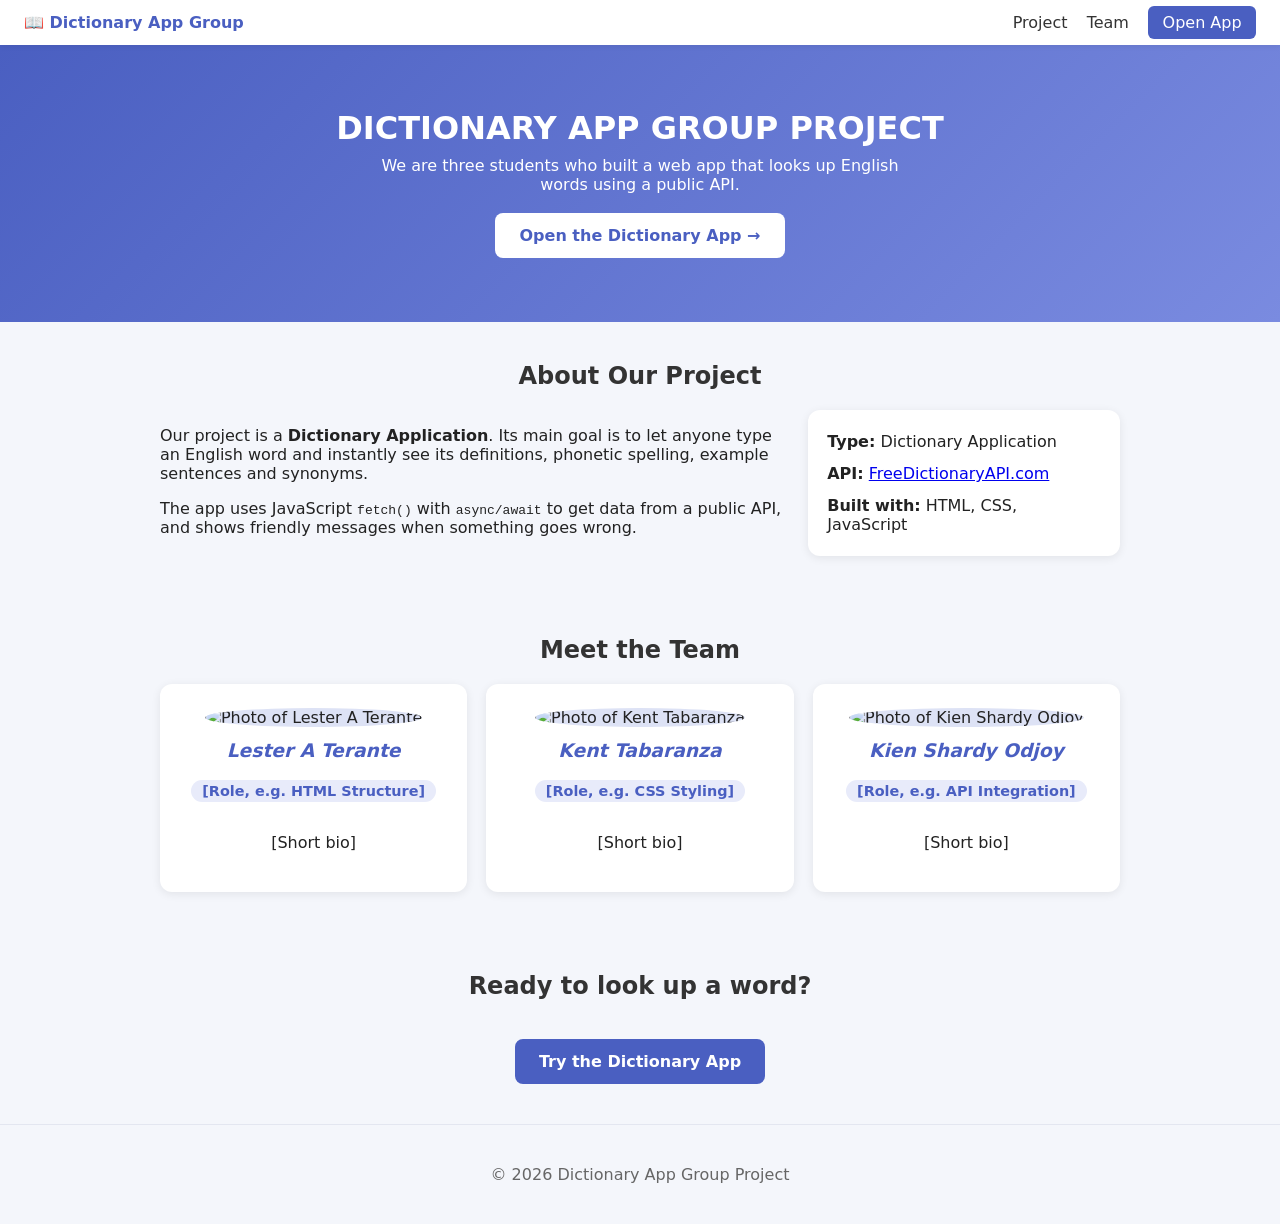
==== commit 65a574a9: "Update index.html" ====
--- a/index.html
+++ b/index.html
@@ -2,77 +2,92 @@
 <html lang="en">
 <head>
   <meta charset="UTF-8">
-  <meta name="viewport" content="width=device-width, initial-scale=1.0">
-  <meta name="description" content="LEKION is a dictionary website for exploring word meanings, pronunciation, and examples.">
-  <title>LEKION | Our Dictionary Project</title>
-  <link rel="stylesheet" href="./styles.css">
+  <meta name="viewport" content="width=device-width, initial-scale=1">
+  <title>Dictionary App Group Project</title>
+  <link rel="stylesheet" href="styles.css">
 </head>
-<body>
-  <header class="site-header">
-    <nav class="nav-wrap" aria-label="Main navigation">
-      <a class="brand" href="index.html" aria-label="LEKION home">
-        <span class="brand-mark" aria-hidden="true">L</span><span>LEKION</span>
-      </a>
-      <ul class="nav-links">
-        <li><a href="#about">About</a></li>
-        <li><a href="#project">Project</a></li>
-        <li><a href="#members">Our team</a></li>
-      </ul>
-      <a class="nav-cta" href="app.html">Open dictionary <span aria-hidden="true">↗</span></a>
-    </nav>
+<body class="portfolio">
+
+  <!-- NAVIGATION -->
+  <nav class="navbar">
+    <span class="brand">📖 Dictionary App Group</span>
+    <ul>
+      <li><a href="#about">Project</a></li>
+      <li><a href="#team">Team</a></li>
+      <li><a class="nav-cta" href="app.html">Open App</a></li>
+    </ul>
+  </nav>
+
+  <!-- HERO / INTRODUCTION -->
+  <header class="hero">
+    <h1>DICTIONARY APP GROUP PROJECT</h1>
+    <p>We are three students who built a web app that looks up English words
+       using a public API.</p>
+    <a class="cta" href="app.html">Open the Dictionary App →</a>
   </header>
 
   <main>
-    <section class="portfolio-hero" id="about">
-      <div class="hero-copy">
-        <p class="eyebrow"><span class="eyebrow-dot"></span> IT 110 · Midterm Project</p>
-        <h1>Every word opens<br>a new <span>world.</span></h1>
-        <p class="hero-description">Discover word meanings, pronunciation, and examples in one clean, simple dictionary experience.</p>
-        <div class="hero-actions">
-          <a class="button" href="app.html">Try the dictionary <span aria-hidden="true">↗</span></a>
-          <a class="button button-light" href="#project">Explore the project</a>
+
+    <!-- PROJECT DESCRIPTION -->
+    <section id="about">
+      <h2>About Our Project</h2>
+      <div class="about-grid">
+        <div>
+          <p>Our project is a <strong>Dictionary Application</strong>. Its main goal is to let
+             anyone type an English word and instantly see its definitions, phonetic
+             spelling, example sentences and synonyms.</p>
+          <p>The app uses JavaScript <code>fetch()</code> with <code>async/await</code> to
+             get data from a public API, and shows friendly messages when something goes wrong.</p>
         </div>
-        <div class="hero-proof"><span class="proof-icon">Aa</span><span>Built for curious minds and everyday learning.</span></div>
-      </div>
-      <div class="hero-visual" aria-label="Decorative word cards">
-        <div class="visual-orbit orbit-one"></div><div class="visual-orbit orbit-two"></div>
-        <div class="floating-card card-main"><span class="card-label">WORD OF THE DAY</span><strong>sonder</strong><em>/ˈsɒn.dər/</em><p>n. the realization that each passerby has a life as vivid as your own.</p><span class="card-spark">✦</span></div>
-        <div class="floating-card card-small card-top"><span class="mini-symbol">Aa</span><span><b>Find meaning</b><small>One search away</small></span></div>
-        <div class="floating-card card-small card-bottom"><span class="mini-symbol purple">↗</span><span><b>Learn in context</b><small>Definitions & examples</small></span></div>
-        <span class="decor-star star-one">✳</span><span class="decor-star star-two">✦</span>
+        <ul class="facts">
+          <li><strong>Type:</strong> Dictionary Application</li>
+          <li><strong>API:</strong>
+            <a href="https://freedictionaryapi.com/" target="_blank" rel="noopener">FreeDictionaryAPI.com</a></li>
+          <li><strong>Built with:</strong> HTML, CSS, JavaScript</li>
+        </ul>
       </div>
     </section>
 
-    <section class="portfolio-section about-section">
-      <div class="about-grid">
-        <div><p class="eyebrow">A little about us</p><h2 class="section-heading">A small team with<br>one useful idea.</h2></div>
-        <div class="about-note"><span class="note-number">01 / OUR GOAL</span><p>Our group is learning how HTML, CSS, JavaScript, and an external API work together. We want to make looking up words quick, clear, and easy for everyone.</p></div>
+    <!-- TEAM PROFILES -->
+    <section id="team">
+      <h2>Meet the Team</h2>
+      <div class="cards">
+
+        <article class="card">
+          <img src="images/lester.jpg" alt="Photo of Lester A Terante">
+          <h3>Lester A Terante</h3>
+          <p class="role">[Role, e.g. HTML Structure]</p>
+          <p>[Short bio]</p>
+        </article>
+
+        <article class="card">
+          <img src="images/kent.jpg" alt="Photo of Kent Tabaranza">
+          <h3>Kent Tabaranza</h3>
+          <p class="role">[Role, e.g. CSS Styling]</p>
+          <p>[Short bio]</p>
+        </article>
+
+        <article class="card">
+          <img src="images/kien.jpg" alt="Photo of Kien Shardy Odjoy">
+          <h3>Kien Shardy Odjoy</h3>
+          <p class="role">[Role, e.g. API Integration]</p>
+          <p>[Short bio]</p>
+        </article>
+
       </div>
     </section>
 
-    <section class="portfolio-section project-section" id="project">
-      <p class="eyebrow">What we're making</p>
-      <h2 class="section-heading">A dictionary that<br>gets to the point.</h2>
-      <p class="section-copy">LEKION uses a dictionary API to retrieve available word information and present it in a friendly, readable layout.</p>
-      <div class="project-grid">
-        <article class="project-card"><div class="project-icon">Aa</div><span class="card-label">THE APPLICATION</span><h3>Dictionary Application</h3><p>Search for a word and explore its definition, pronunciation, part of speech, and example sentences when available.</p><a href="app.html" class="text-link">Start searching <span aria-hidden="true">→</span></a></article>
-        <aside class="api-card"><div class="api-orb">✳</div><span class="card-label">POWERED BY</span><h3>Free Dictionary API</h3><p>A public data source that helps the application retrieve English dictionary entries.</p><a class="text-link" href="https://dictionaryapi.dev/" target="_blank" rel="noopener noreferrer">Read the API docs ↗</a></aside>
-      </div>
+    <!-- LINK TO APP -->
+    <section class="launch">
+      <h2>Ready to look up a word?</h2>
+      <a class="cta cta-dark" href="app.html">Try the Dictionary App</a>
     </section>
 
-    <section class="portfolio-section team-section" id="members">
-      <p class="eyebrow">The people behind it</p>
-      <h2 class="section-heading">Meet our team.</h2>
-      <p class="section-copy">Each member has a main responsibility, and everyone contributes to the project.</p>
-      <div class="team-grid">
-        <article class="member-card"><div class="member-photo-wrap"><img class="member-photo" src="Kent1.jpg" alt="Kent Tabaranza" loading="lazy" onerror="this.style.display='none'"><span class="photo-fallback">KT</span></div><div class="member-info"><span class="member-number">TEAM MEMBER 01</span><h3>Kent Tabaranza</h3><p class="member-role">HTML Structure &amp; Semantics</p><p>Works on page structure, semantic elements, forms, and content organization.</p></div></article>
-        <article class="member-card"><div class="member-photo-wrap"><img class="member-photo" src="Kien.jpg.jpg" alt="Kien Shardy Odjoy" loading="lazy" onerror="this.style.display='none'"><span class="photo-fallback">KO</span></div><div class="member-info"><span class="member-number">TEAM MEMBER 02</span><h3>Kien Shardy Odjoy</h3><p class="member-role">CSS Styling &amp; Layout</p><p>Works on visual style, page layout, responsive design, and overall usability.</p></div></article>
-        <article class="member-card"><div class="member-photo-wrap"><img class="member-photo" src="images/member3.jpg" alt="Lester Terante" loading="lazy" onerror="this.style.display='none'"><span class="photo-fallback">LT</span></div><div class="member-info"><span class="member-number">TEAM MEMBER 03</span><h3>Lester Terante</h3><p class="member-role">JavaScript &amp; API Integration</p><p>Works on requesting dictionary data and displaying results with JavaScript.</p></div></article>
-      </div>
-    </section>
+  </main>
 
-    <section class="app-callout"><div><p class="eyebrow">Give it a try</p><h2>Got a word in mind?</h2><p>Look it up and discover something new.</p></div><a class="button" href="app.html">Open LEKION <span aria-hidden="true">↗</span></a></section>
-  </main>
-  <footer class="site-footer"><div class="footer-inner"><a class="footer-brand" href="index.html">LEKION<span>.</span></a><p>IT 110 · Dictionary Project</p><p>Made by our group for the midterm project.</p></div></footer>
+  <footer>
+    <p>&copy; 2026 Dictionary App Group Project</p>
+  </footer>
+
 </body>
 </html>
--- a/styles.css
+++ b/styles.css
@@ -1,1196 +1,39 @@
-@import url('https://fonts.googleapis.com/css2?family=DM+Sans:wght@400;500;600;700&family=Manrope:wght@400;500;600;700;800&display=swap');
+/* Starter styles for app.html - CSS teammate can replace/extend */
+body { font-family: system-ui, sans-serif; background: #f4f6fb; margin: 0; color: #222; }
+.app { max-width: 640px; margin: 2rem auto; padding: 1.5rem; background: #fff; border-radius: 12px; box-shadow: 0 2px 10px rgba(0,0,0,.08); }
+.back { font-size: .9rem; color: #4a5fc1; text-decoration: none; }
+form { display: flex; gap: .5rem; margin: 1rem 0; }
+input { flex: 1; padding: .7rem; font-size: 1rem; border: 1px solid #ccc; border-radius: 8px; }
+button { padding: .7rem 1.1rem; font-size: 1rem; border: 0; border-radius: 8px; background: #4a5fc1; color: #fff; cursor: pointer; }
+#status.error { color: #b00020; }
+.phonetic { color: #666; margin: 0 0 .5rem; }
+h3 { font-style: italic; color: #4a5fc1; margin-bottom: .3rem; }
+.example, .synonyms { color: #666; font-size: .9rem; }
+.sr-only { position: absolute; left: -9999px; }
 
-:root {
-    --ink: #172033;
-    --muted: #6f788a;
-    --blue: #3659e3;
-    --purple: #7955e8;
-    --line: #e7eaf2;
-    --paper: #f7f8fc;
-    --white: #fff;
-    --soft-blue: #eef2ff;
-    --shadow: 0 20px 55px rgba(30, 45, 90, 0.08);
-}
-
-* {
-    box-sizing: border-box;
-}
-
-html {
-    scroll-behavior: smooth;
-    scroll-padding-top: 95px;
-}
-
-body {
-    margin: 0;
-    background: var(--paper);
-    color: var(--ink);
-    font-family: "DM Sans", Arial, sans-serif;
-    line-height: 1.6;
-}
-
-a {
-    color: inherit;
-    text-decoration: none;
-}
-
-button,
-input {
-    font: inherit;
-}
-
-/* =========================
-   HEADER AND NAVIGATION
-========================= */
-
-.site-header {
-    position: sticky;
-    top: 0;
-    z-index: 20;
-    background: rgba(255, 255, 255, 0.88);
-    backdrop-filter: blur(18px);
-    border-bottom: 1px solid rgba(226, 230, 241, 0.85);
-}
-
-.nav-wrap {
-    max-width: 1160px;
-    margin: auto;
-    padding: 16px 28px;
-    display: flex;
-    align-items: center;
-    gap: 28px;
-    min-height: 76px;
-}
-
-.brand {
-    display: inline-flex;
-    align-items: center;
-    gap: 11px;
-    font-family: Manrope, sans-serif;
-    font-size: 1.13rem;
-    font-weight: 800;
-    letter-spacing: -0.04em;
-}
-
-.brand-mark {
-    width: 40px;
-    height: 40px;
-    display: grid;
-    place-items: center;
-    border-radius: 13px;
-    background: linear-gradient(135deg, var(--blue), var(--purple));
-    color: white;
-    font-size: 1.35rem;
-    font-weight: 900;
-    box-shadow: 0 5px 14px rgba(54, 89, 227, 0.22);
-    transition: transform 0.18s ease, box-shadow 0.18s ease;
-}
-
-.brand:hover .brand-mark {
-    transform: translateY(-2px) rotate(-4deg);
-    box-shadow: 0 8px 20px rgba(54, 89, 227, 0.3);
-}
-
-.nav-links {
-    display: flex;
-    list-style: none;
-    align-items: center;
-    gap: 30px;
-    margin: 0 0 0 auto;
-    padding: 0;
-}
-
-.nav-links a,
-.nav-cta {
-    font-size: 0.9rem;
-    font-weight: 700;
-    color: #626c80;
-    transition: color 0.2s;
-}
-
-.nav-links a:hover,
-.nav-cta:hover {
-    color: var(--blue);
-}
-
-.nav-cta {
-    display: inline-flex;
-    align-items: center;
-    gap: 9px;
-    padding: 11px 16px;
-    border: 1px solid var(--line);
-    border-radius: 12px;
-    background: white;
-    color: var(--ink);
-}
-
-/* =========================
-   HOMEPAGE HERO
-========================= */
-
-.portfolio-hero {
-    position: relative;
-    overflow: hidden;
-    display: grid;
-    grid-template-columns: 1.05fr 0.95fr;
-    gap: 50px;
-    align-items: center;
-    max-width: 1160px;
-    margin: 0 auto;
-    padding: 92px 28px 105px;
-    min-height: 570px;
-}
-
-.portfolio-hero::before {
-    content: "";
-    position: absolute;
-    width: 520px;
-    height: 520px;
-    border-radius: 50%;
-    background: radial-gradient(
-        circle,
-        rgba(112, 90, 239, 0.09),
-        transparent 68%
-    );
-    right: -90px;
-    top: 10px;
-    pointer-events: none;
-}
-
-.hero-copy {
-    position: relative;
-    z-index: 1;
-}
-
-.eyebrow {
-    display: flex;
-    align-items: center;
-    gap: 9px;
-    margin: 0 0 20px;
-    color: var(--blue);
-    font-size: 0.73rem;
-    font-weight: 800;
-    letter-spacing: 0.13em;
-    text-transform: uppercase;
-}
-
-.eyebrow-dot {
-    width: 8px;
-    height: 8px;
-    border-radius: 50%;
-    background: var(--purple);
-    box-shadow: 0 0 0 4px rgba(121, 85, 232, 0.12);
-}
-
-h1,
-h2,
-h3,
-p {
-    margin-top: 0;
-}
-
-h1,
-h2,
-h3 {
-    font-family: Manrope, "DM Sans", sans-serif;
-    letter-spacing: -0.045em;
-}
-
-.portfolio-hero h1,
-.dictionary-intro h1 {
-    font-size: clamp(3.1rem, 6vw, 5.15rem);
-    line-height: 1.05;
-    margin: 0 0 23px;
-    font-weight: 800;
-}
-
-h1 span,
-.section-heading span {
-    color: var(--blue);
-}
-
-.portfolio-hero h1 span,
-.dictionary-intro h1 span {
-    background: linear-gradient(100deg, var(--blue), var(--purple));
-    -webkit-background-clip: text;
-    background-clip: text;
-    color: transparent;
-}
-
-.hero-description {
-    max-width: 510px;
-    color: var(--muted);
-    font-size: 1.08rem;
-    line-height: 1.8;
-    margin-bottom: 28px;
-}
-
-.hero-actions {
-    display: flex;
-    flex-wrap: wrap;
-    gap: 12px;
-}
-
-.button {
-    display: inline-flex;
-    align-items: center;
-    justify-content: center;
-    gap: 18px;
-    border: 0;
-    border-radius: 13px;
-    padding: 14px 20px;
-    background: linear-gradient(120deg, var(--blue), var(--purple));
-    color: white;
-    font-weight: 800;
-    box-shadow: 0 9px 20px rgba(54, 89, 227, 0.2);
-    cursor: pointer;
-    transition: transform 0.2s, box-shadow 0.2s;
-}
-
-.button:hover {
-    transform: translateY(-2px);
-    box-shadow: 0 13px 26px rgba(54, 89, 227, 0.28);
-}
-
-.button-light {
-    background: white;
-    color: var(--ink);
-    border: 1px solid var(--line);
-    box-shadow: none;
-}
-
-.button-light:hover {
-    box-shadow: var(--shadow);
-}
-
-.hero-proof {
-    display: flex;
-    align-items: center;
-    gap: 11px;
-    color: var(--muted);
-    font-size: 0.85rem;
-    margin-top: 33px;
-}
-
-.proof-icon {
-    display: grid;
-    place-items: center;
-    width: 34px;
-    height: 34px;
-    border-radius: 10px;
-    background: #ecefff;
-    color: var(--blue);
-    font-weight: 800;
-}
-
-/* =========================
-   HERO DECORATION
-========================= */
-
-.hero-visual {
-    position: relative;
-    display: grid;
-    place-items: center;
-    min-height: 365px;
-}
-
-.visual-orbit {
-    position: absolute;
-    border: 1px solid #e0e4fa;
-    border-radius: 50%;
-    transform: rotate(-20deg);
-}
-
-.orbit-one {
-    width: 390px;
-    height: 270px;
-}
-
-.orbit-two {
-    width: 300px;
-    height: 390px;
-    transform: rotate(38deg);
-    border-color: #e8e0fb;
-}
-
-.floating-card {
-    position: relative;
-    background: rgba(255, 255, 255, 0.94);
-    border: 1px solid rgba(229, 232, 244, 0.95);
-    border-radius: 22px;
-    box-shadow: 0 22px 65px rgba(37, 47, 94, 0.13);
-}
-
-.card-main {
-    z-index: 2;
-    width: min(330px, 90%);
-    padding: 28px 30px;
-    transform: rotate(-3deg);
-}
-
-.card-label {
-    display: block;
-    color: #8b93a6;
-    font-size: 0.65rem;
-    font-weight: 800;
-    letter-spacing: 0.14em;
-    margin-bottom: 13px;
-}
-
-.card-main strong {
-    display: block;
-    font-family: Manrope, sans-serif;
-    font-size: 2.65rem;
-    letter-spacing: -0.06em;
-}
-
-.card-main em {
-    display: block;
-    color: var(--purple);
-    font-size: 0.9rem;
-    margin: 2px 0 18px;
-}
-
-.card-main p {
-    font-size: 0.91rem;
-    line-height: 1.7;
-    color: var(--muted);
-    margin: 0;
-    max-width: 245px;
-}
-
-.card-spark {
-    position: absolute;
-    right: 25px;
-    top: 28px;
-    color: #f1b94e;
-    font-size: 1.6rem;
-}
-
-.card-small {
-    position: absolute;
-    z-index: 3;
-    display: flex;
-    align-items: center;
-    gap: 12px;
-    padding: 13px 16px;
-    border-radius: 15px;
-    transform: rotate(3deg);
-}
-
-.card-top {
-    top: 23px;
-    right: -4px;
-}
-
-.card-bottom {
-    bottom: 22px;
-    left: -5px;
-    transform: rotate(-4deg);
-}
-
-.mini-symbol {
-    display: grid;
-    place-items: center;
-    width: 38px;
-    height: 38px;
-    border-radius: 12px;
-    background: #edf0ff;
-    color: var(--blue);
-    font-weight: 900;
-}
-
-.mini-symbol.purple {
-    background: #f1eaff;
-    color: var(--purple);
-    font-size: 1.3rem;
-}
-
-.card-small b,
-.card-small small {
-    display: block;
-}
-
-.card-small b {
-    font-size: 0.8rem;
-}
-
-.card-small small {
-    font-size: 0.68rem;
-    color: var(--muted);
-    margin-top: 2px;
-}
-
-.decor-star {
-    position: absolute;
-    color: #8a70ee;
-}
-
-.star-one {
-    top: 15px;
-    left: 45px;
-    font-size: 1.8rem;
-}
-
-.star-two {
-    bottom: 40px;
-    right: 25px;
-    font-size: 1.35rem;
-    color: #f0b64b;
-}
-
-/* =========================
-   GENERAL SECTIONS
-========================= */
-
-.portfolio-section {
-    max-width: 1160px;
-    margin: 0 auto;
-    padding: 76px 28px;
-}
-
-.about-section {
-    border-top: 1px solid var(--line);
-    border-bottom: 1px solid var(--line);
-}
-
-.about-grid {
-    display: grid;
-    grid-template-columns: 1fr 1fr;
-    gap: 80px;
-    align-items: center;
-}
-
-.section-heading {
-    font-size: clamp(2.2rem, 4vw, 3.35rem);
-    line-height: 1.15;
-    margin: 0 0 20px;
-}
-
-.about-note {
-    border-left: 3px solid var(--purple);
-    padding: 9px 0 9px 25px;
-}
-
-.note-number,
-.member-number {
-    display: block;
-    color: var(--blue);
-    font-size: 0.68rem;
-    letter-spacing: 0.12em;
-    font-weight: 800;
-    margin-bottom: 12px;
-}
-
-.about-note p,
-.section-copy {
-    max-width: 650px;
-    color: var(--muted);
-    line-height: 1.85;
-    margin: 0;
-}
-
-/* =========================
-   PROJECT SECTION
-========================= */
-
-.project-section {
-    padding-top: 95px;
-    padding-bottom: 95px;
-}
-
-.project-section > .section-copy,
-.team-section > .section-copy {
-    margin-bottom: 32px;
-}
-
-.project-grid {
-    display: grid;
-    grid-template-columns: 1.3fr 0.7fr;
-    gap: 20px;
-    margin-top: 34px;
-}
-
-.project-card,
-.api-card {
-    position: relative;
-    overflow: hidden;
-    border: 1px solid var(--line);
-    border-radius: 22px;
-    padding: 30px;
-    background: white;
-    box-shadow: 0 8px 28px rgba(35, 46, 86, 0.035);
-}
-
-.project-icon {
-    display: grid;
-    place-items: center;
-    width: 52px;
-    height: 52px;
-    border-radius: 16px;
-    background: var(--soft-blue);
-    color: var(--blue);
-    font-weight: 900;
-    font-size: 1.3rem;
-    margin-bottom: 24px;
-}
-
-.project-card h3,
-.api-card h3 {
-    font-size: 1.45rem;
-    margin: 0 0 12px;
-}
-
-.project-card p,
-.api-card p {
-    color: var(--muted);
-    line-height: 1.8;
-    font-size: 0.94rem;
-}
-
-.text-link {
-    display: inline-flex;
-    gap: 10px;
-    align-items: center;
-    color: var(--blue);
-    font-size: 0.88rem;
-    font-weight: 800;
-    margin-top: 7px;
-}
-
-.api-card {
-    background: #202849;
-    color: white;
-    border: 0;
-}
-
-.api-card .card-label {
-    color: #b4bcdb;
-}
-
-.api-card h3 {
-    color: white;
-}
-
-.api-card p {
-    color: #c2c9de;
-}
-
-.api-orb {
-    position: absolute;
-    right: 20px;
-    top: 18px;
-    font-size: 4.7rem;
-    color: rgba(160, 145, 255, 0.18);
-}
-
-.api-card .text-link {
-    color: #b9b4ff;
-}
-
-/* =========================
-   TEAM SECTION
-========================= */
-
-.team-section {
-    padding-top: 60px;
-    padding-bottom: 100px;
-}
-
-.team-grid {
-    display: grid;
-    grid-template-columns: repeat(3, minmax(0, 1fr));
-    gap: 18px;
-    margin-top: 35px;
-}
-
-.member-card {
-    overflow: hidden;
-    background: white;
-    border: 1px solid var(--line);
-    border-radius: 20px;
-    box-shadow: 0 8px 25px rgba(35, 46, 86, 0.04);
-}
-
-.member-photo-wrap {
-    height: 180px;
-    background: linear-gradient(135deg, #e9edff, #f2eaff);
-    position: relative;
-    display: grid;
-    place-items: center;
-    overflow: hidden;
-}
-
-.member-photo {
-    position: absolute;
-    width: 100%;
-    height: 100%;
-    object-fit: cover;
-    z-index: 1;
-}
-
-.photo-fallback {
-    font-family: Manrope, sans-serif;
-    font-size: 2.5rem;
-    font-weight: 800;
-    color: #7d83d6;
-}
-
-.member-info {
-    padding: 23px;
-}
-
-.member-info h3 {
-    font-size: 1.2rem;
-    margin: 0 0 8px;
-}
-
-.member-role {
-    color: var(--blue) !important;
-    font-weight: 700;
-    font-size: 0.8rem !important;
-    margin-bottom: 11px !important;
-}
-
-.member-info p {
-    font-size: 0.85rem;
-    color: var(--muted);
-    line-height: 1.75;
-    margin-bottom: 0;
-}
-
-/* =========================
-   HOMEPAGE CALL TO ACTION
-========================= */
-
-.app-callout {
-    max-width: 1104px;
-    margin: 0 auto 90px;
-    padding: 35px 40px;
-    display: flex;
-    justify-content: space-between;
-    align-items: center;
-    gap: 24px;
-    border: 1px solid #e3e5fb;
-    border-radius: 24px;
-    background: linear-gradient(115deg, #f0f2ff, #fbf8ff);
-}
-
-.app-callout .eyebrow {
-    margin-bottom: 9px;
-}
-
-.app-callout h2 {
-    font-size: 2rem;
-    margin: 0 0 5px;
-}
-
-.app-callout p:not(.eyebrow) {
-    color: var(--muted);
-    margin: 0;
-}
-
-/* =========================
-   FOOTER
-========================= */
-
-.site-footer {
-    border-top: 1px solid var(--line);
-    background: #fff;
-}
-
-.footer-inner {
-    max-width: 1160px;
-    margin: auto;
-    padding: 25px 28px;
-    display: flex;
-    align-items: center;
-    justify-content: space-between;
-    gap: 18px;
-    color: var(--muted);
-    font-size: 0.8rem;
-}
-
-.footer-inner p {
-    margin: 0;
-}
-
-.footer-brand {
-    font-family: Manrope, sans-serif;
-    font-weight: 900;
-    font-size: 1rem;
-    color: var(--ink);
-}
-
-.footer-brand span {
-    color: var(--purple);
-}
-
-/* =========================
-   DICTIONARY PAGE
-========================= */
-
-.dictionary-main {
-    max-width: 900px;
-    margin: 0 auto;
-    padding: 72px 24px 95px;
-}
-
-.dictionary-intro {
-    text-align: center;
-    margin: 0 auto 34px;
-    max-width: 680px;
-}
-
-.dictionary-intro .eyebrow {
-    justify-content: center;
-}
-
-.dictionary-intro h1 {
-    font-size: clamp(2.7rem, 6vw, 4.3rem);
-    margin-bottom: 18px;
-}
-
-.dictionary-intro > p:last-child {
-    max-width: 590px;
-    margin: 0 auto;
-    color: var(--muted);
-    line-height: 1.8;
-}
-
-.search-panel {
-    background: white;
-    border: 1px solid var(--line);
-    border-radius: 22px;
-    padding: 25px;
-    box-shadow: var(--shadow);
-}
-
-.search-panel label {
-    display: block;
-    font-weight: 800;
-    font-size: 0.9rem;
-    margin-bottom: 12px;
-}
-
-.search-row {
-    display: flex;
-    gap: 10px;
-}
-
-.search-row input {
-    min-width: 0;
-    flex: 1;
-    padding: 15px 16px;
-    border: 1px solid #dfe3ee;
-    border-radius: 12px;
-    outline: none;
-    color: var(--ink);
-    background: #fbfcff;
-    transition: border-color 0.2s, box-shadow 0.2s;
-}
-
-.search-row input:focus {
-    border-color: var(--blue);
-    box-shadow: 0 0 0 4px rgba(54, 89, 227, 0.1);
-}
-
-.search-hint {
-    font-size: 0.78rem;
-    color: #8a92a3;
-    margin: 12px 0 0;
-}
-
-.status-message {
-    min-height: 24px;
-    text-align: center;
-    color: var(--muted);
-    font-size: 0.87rem;
-    margin: 20px 0;
-}
-
-.status-message.loading {
-    color: var(--blue);
-}
-
-.status-message.success {
-    color: #24845a;
-}
-
-.status-message.error {
-    color: #c43d52;
-}
-
-.dictionary-result {
-    overflow: hidden;
-    background: white;
-    border: 1px solid var(--line);
-    border-radius: 22px;
-    box-shadow: var(--shadow);
-}
-
-.result-topline {
-    display: flex;
-    justify-content: space-between;
-    align-items: center;
-    gap: 15px;
-    padding: 23px 26px;
-    border-bottom: 1px solid var(--line);
-}
-
-.result-topline h2 {
-    font-size: 1rem;
-    margin: 0;
-    letter-spacing: -0.02em;
-}
-
-.result-tag {
-    font-size: 0.63rem;
-    letter-spacing: 0.1em;
-    font-weight: 800;
-    color: var(--blue);
-    background: var(--soft-blue);
-    padding: 7px 10px;
-    border-radius: 8px;
-}
-
-.word-information {
-    display: flex;
-    align-items: center;
-    justify-content: space-between;
-    gap: 20px;
-    padding: 29px 28px;
-    background: linear-gradient(115deg, #f5f6ff, #fbf9ff);
-}
-
-.word-information h3 {
-    font-size: clamp(2.3rem, 6vw, 3.4rem);
-    line-height: 1.15;
-    margin: 0 0 8px;
-    overflow-wrap: anywhere;
-}
-
-.word-information p {
-    margin: 0;
-    color: var(--purple);
-    font-size: 0.9rem;
-}
-
-.audio-button {
-    width: 46px;
-    height: 46px;
-    flex: 0 0 46px;
-    border: 0;
-    border-radius: 15px;
-    background: white;
-    color: var(--blue);
-    box-shadow: 0 4px 14px rgba(50, 60, 110, 0.1);
-    cursor: pointer;
-}
-
-.result-details {
-    display: grid;
-    grid-template-columns: 1fr 1fr;
-    gap: 13px;
-    padding: 20px;
-}
-
-.detail-card {
-    position: relative;
-    border: 1px solid var(--line);
-    border-radius: 16px;
-    padding: 21px;
-    min-height: 155px;
-}
-
-.detail-number {
-    font-size: 0.65rem;
-    font-weight: 800;
-    color: #9ba2b4;
-    letter-spacing: 0.1em;
-}
-
-.detail-card h3 {
-    font-size: 1rem;
-    margin: 7px 0 11px;
-}
-
-.detail-card p {
-    font-size: 0.88rem;
-    color: var(--muted);
-    line-height: 1.8;
-    margin-bottom: 0;
-    overflow-wrap: anywhere;
-}
-
-.detail-card .part-of-speech {
-    display: inline-block;
-    margin-bottom: 8px;
-    padding: 3px 8px;
-    border-radius: 7px;
-    background: #f0edff;
-    color: #6d50cc;
-    font-size: 0.73rem;
-    font-weight: 800;
-}
-
-.example {
-    background: #fbfaff;
-}
-
-.source {
-    background: #f9fbff;
-}
-
-.search-note {
-    background: #fcfbff;
-}
-
-.error-message {
-    padding: 20px;
-    margin: 16px 0;
-    border: 1px solid #f3cdd3;
-    border-radius: 15px;
-    background: #fff5f6;
-    color: #9e2637;
-}
-
-.error-message h2 {
-    font-size: 1rem;
-    margin: 0 0 5px;
-}
-
-.error-message p {
-    margin: 0;
-    font-size: 0.88rem;
-}
-
-[hidden] {
-    display: none !important;
-}
-
-/* =========================
-   RESPONSIVE: TABLETS
-========================= */
-
-@media (max-width: 800px) {
-    .nav-wrap {
-        padding: 13px 20px;
-        gap: 15px;
-    }
-
-    .nav-links {
-        gap: 16px;
-    }
-
-    .portfolio-hero {
-        grid-template-columns: 1fr;
-        padding: 70px 24px 80px;
-        gap: 25px;
-    }
-
-    .hero-visual {
-        min-height: 340px;
-    }
-
-    .about-grid {
-        gap: 35px;
-    }
-
-    .project-grid {
-        grid-template-columns: 1fr 1fr;
-    }
-
-    .team-grid {
-        grid-template-columns: 1fr 1fr;
-    }
-
-    .app-callout {
-        margin: 0 20px 65px;
-    }
-
-    .footer-inner {
-        flex-wrap: wrap;
-    }
-
-    .portfolio-section {
-        padding-left: 24px;
-        padding-right: 24px;
-    }
-}
-
-/* =========================
-   RESPONSIVE: MOBILE
-========================= */
-
-@media (max-width: 560px) {
-    .nav-wrap {
-        min-height: 66px;
-        padding: 11px 16px;
-    }
-
-    .brand {
-        font-size: 1rem;
-    }
-
-    .brand-mark {
-        width: 36px;
-        height: 36px;
-    }
-
-    .nav-links {
-        display: none;
-    }
-
-    .nav-cta {
-        margin-left: auto;
-        font-size: 0.78rem;
-        padding: 9px 11px;
-    }
-
-    .portfolio-hero {
-        padding: 56px 20px 65px;
-        min-height: unset;
-    }
-
-    .portfolio-hero h1 {
-        font-size: 3.1rem;
-    }
-
-    .hero-description {
-        font-size: 1rem;
-    }
-
-    .hero-visual {
-        min-height: 310px;
-    }
-
-    .orbit-one {
-        width: 300px;
-        height: 220px;
-    }
-
-    .orbit-two {
-        width: 240px;
-        height: 300px;
-    }
-
-    .card-main {
-        width: 280px;
-        padding: 24px;
-    }
-
-    .card-main strong {
-        font-size: 2.25rem;
-    }
-
-    .card-top {
-        right: -2px;
-        top: 8px;
-    }
-
-    .card-bottom {
-        left: -2px;
-        bottom: 10px;
-    }
-
-    .portfolio-section {
-        padding: 60px 20px;
-    }
-
-    .about-grid {
-        grid-template-columns: 1fr;
-        gap: 20px;
-    }
-
-    .section-heading {
-        font-size: 2.35rem;
-    }
-
-    .project-grid,
-    .team-grid {
-        grid-template-columns: 1fr;
-    }
-
-    .member-photo-wrap {
-        height: 205px;
-    }
-
-    .app-callout {
-        margin: 0 16px 55px;
-        padding: 27px 22px;
-        align-items: flex-start;
-        flex-direction: column;
-    }
-
-    .app-callout h2 {
-        font-size: 1.7rem;
-    }
-
-    .footer-inner {
-        padding: 24px 20px;
-        display: grid;
-        grid-template-columns: 1fr;
-        gap: 8px;
-    }
-
-    .dictionary-main {
-        padding: 50px 16px 65px;
-    }
-
-    .dictionary-intro h1 {
-        font-size: 2.8rem;
-    }
-
-    .search-panel {
-        padding: 18px;
-        border-radius: 18px;
-    }
-
-    .search-row {
-        flex-direction: column;
-    }
-
-    .search-row .button {
-        width: 100%;
-    }
-
-    .result-topline {
-        padding: 18px;
-        align-items: flex-start;
-    }
-
-    .result-tag {
-        font-size: 0.56rem;
-    }
-
-    .word-information {
-        padding: 24px 20px;
-    }
-
-    .result-details {
-        grid-template-columns: 1fr;
-        padding: 13px;
-    }
-
-    .detail-card {
-        min-height: unset;
-        padding: 18px;
-    }
-}
-
-/* =========================
-   REDUCED MOTION ACCESSIBILITY
-========================= */
-
-@media (prefers-reduced-motion: reduce) {
-    html {
-        scroll-behavior: auto;
-    }
-
-    *,
-    *::before,
-    *::after {
-        transition: none !important;
-    }
-}
+/* ---------- Portfolio page (index.html) ---------- */
+.portfolio { scroll-behavior: smooth; }
+.navbar { display: flex; justify-content: space-between; align-items: center; padding: .8rem 1.5rem; background: #fff; box-shadow: 0 1px 6px rgba(0,0,0,.08); position: sticky; top: 0; z-index: 10; }
+.navbar .brand { font-weight: bold; color: #4a5fc1; }
+.navbar ul { display: flex; gap: 1.2rem; list-style: none; margin: 0; padding: 0; align-items: center; }
+.navbar a { text-decoration: none; color: #333; }
+.navbar .nav-cta { background: #4a5fc1; color: #fff; padding: .45rem .9rem; border-radius: 6px; }
+.hero { background: linear-gradient(135deg, #4a5fc1, #7a8be0); color: #fff; text-align: center; padding: 4rem 1rem; }
+.hero h1 { margin: 0 0 .6rem; }
+.hero p { max-width: 560px; margin: 0 auto; }
+.cta { display: inline-block; margin-top: 1.2rem; padding: .8rem 1.5rem; background: #fff; color: #4a5fc1; font-weight: bold; border-radius: 8px; text-decoration: none; }
+.cta-dark { background: #4a5fc1; color: #fff; }
+.portfolio main { max-width: 960px; margin: 0 auto; padding: 0 1rem; }
+.portfolio section { padding: 2.5rem 0; }
+.portfolio h2 { text-align: center; color: #333; margin-top: 0; }
+.about-grid { display: grid; grid-template-columns: 2fr 1fr; gap: 1.5rem; align-items: start; }
+.facts { list-style: none; margin: 0; padding: 1rem 1.2rem; background: #fff; border-radius: 12px; box-shadow: 0 2px 10px rgba(0,0,0,.08); }
+.facts li { padding: .4rem 0; }
+.cards { display: grid; grid-template-columns: repeat(auto-fit, minmax(240px, 1fr)); gap: 1.2rem; }
+.card { background: #fff; padding: 1.5rem 1.2rem; border-radius: 12px; text-align: center; box-shadow: 0 2px 10px rgba(0,0,0,.08); }
+.card img { width: 140px; height: 140px; object-fit: cover; border-radius: 50%; background: #dde2f5; }
+.card h3 { margin: .8rem 0 .3rem; }
+.card .role { display: inline-block; background: #e8ebfa; color: #4a5fc1; font-weight: bold; padding: .2rem .7rem; border-radius: 999px; font-size: .9rem; }
+.launch { text-align: center; }
+.portfolio footer { text-align: center; padding: 1.5rem; color: #666; border-top: 1px solid #e3e6f0; }
+@media (max-width: 640px) { .about-grid { grid-template-columns: 1fr; } .navbar .brand { display: none; } .navbar { justify-content: center; } }
